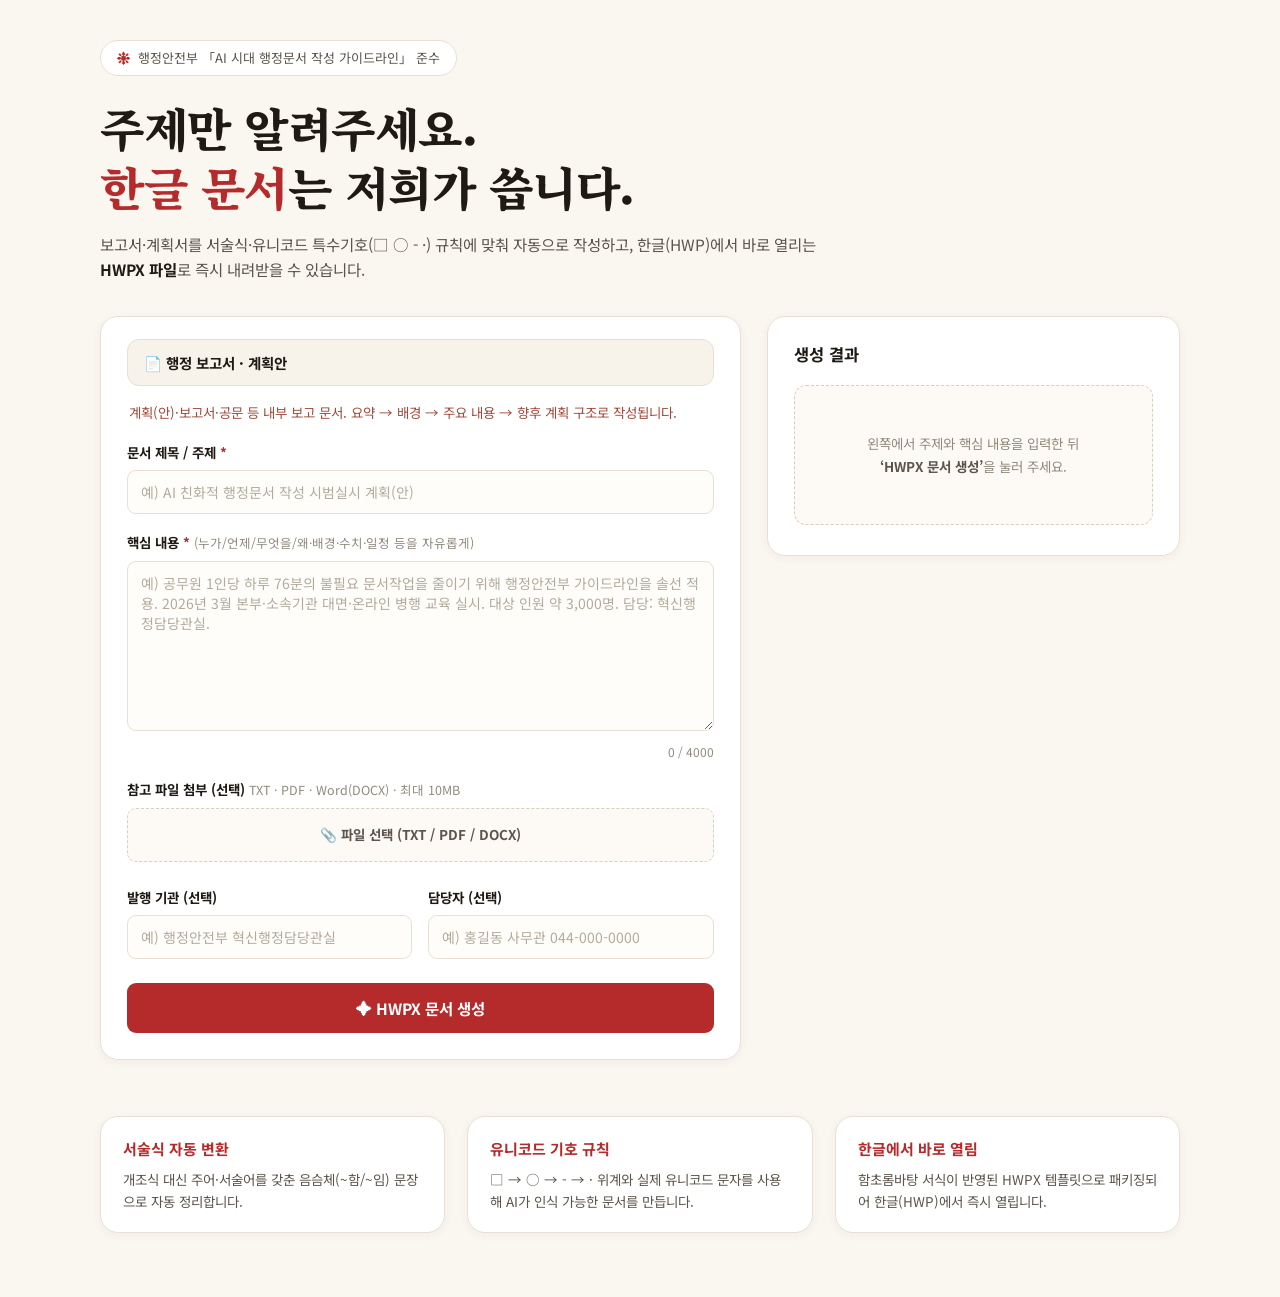
==== hwpx-maker.html @ 4ce3278c "Add HWPX document generator UI page Co-Authored-By: Claude Fable 5 <noreply@anthropic.com> Claude-Se" ====
<!DOCTYPE html>
<html lang="ko">
<head>
<meta charset="UTF-8" />
<meta name="viewport" content="width=device-width, initial-scale=1.0" />
<title>HWPX 문서 생성기</title>
<link rel="preconnect" href="https://fonts.googleapis.com" />
<link rel="preconnect" href="https://fonts.gstatic.com" crossorigin />
<link href="https://fonts.googleapis.com/css2?family=Noto+Serif+KR:wght@600;700;900&family=Noto+Sans+KR:wght@400;500;700&display=swap" rel="stylesheet" />
<style>
  :root {
    --bg: #faf6f0;
    --card: #ffffff;
    --border: #e8e0d4;
    --border-dashed: #d8cfc0;
    --ink: #1f1a14;
    --ink-soft: #5c554b;
    --ink-faint: #918a7e;
    --red: #b52a2a;
    --red-dark: #9e2222;
    --red-soft: #a04b3b;
    --radius-lg: 18px;
    --radius-md: 12px;
    --radius-sm: 9px;
  }

  * { box-sizing: border-box; margin: 0; padding: 0; }

  body {
    background: var(--bg);
    color: var(--ink);
    font-family: "Noto Sans KR", "Pretendard", "Apple SD Gothic Neo", "Malgun Gothic", sans-serif;
    line-height: 1.6;
    padding: 40px 24px 64px;
  }

  .container { max-width: 1080px; margin: 0 auto; }

  /* ── 상단 배지 ─────────────────────────── */
  .badge {
    display: inline-flex;
    align-items: center;
    gap: 7px;
    background: var(--card);
    border: 1px solid var(--border);
    border-radius: 999px;
    padding: 6px 16px;
    font-size: 13px;
    color: var(--ink-soft);
    margin-bottom: 22px;
  }
  .badge .dot { color: var(--red); font-size: 14px; }

  /* ── 히어로 ────────────────────────────── */
  .hero h1 {
    font-family: "Noto Serif KR", "Nanum Myeongjo", serif;
    font-weight: 900;
    font-size: clamp(30px, 4.6vw, 46px);
    line-height: 1.28;
    letter-spacing: -0.5px;
  }
  .hero h1 .accent { color: var(--red); }
  .hero p {
    margin-top: 16px;
    max-width: 720px;
    font-size: 15.5px;
    color: var(--ink-soft);
  }
  .hero p strong { color: var(--ink); }

  /* ── 메인 그리드 ───────────────────────── */
  .main-grid {
    display: grid;
    grid-template-columns: minmax(0, 1.55fr) minmax(0, 1fr);
    gap: 26px;
    align-items: start;
    margin-top: 34px;
  }
  @media (max-width: 860px) { .main-grid { grid-template-columns: 1fr; } }

  .card {
    background: var(--card);
    border: 1px solid var(--border);
    border-radius: var(--radius-lg);
    box-shadow: 0 2px 10px rgba(90, 70, 40, 0.05);
  }

  /* ── 입력 카드 ─────────────────────────── */
  .form-card { padding: 22px 26px 26px; }

  .form-header {
    display: flex;
    align-items: center;
    gap: 8px;
    background: #f7f2ea;
    border: 1px solid var(--border);
    border-radius: var(--radius-md);
    padding: 11px 16px;
    font-weight: 700;
    font-size: 14.5px;
  }

  .form-desc {
    margin: 16px 2px 4px;
    font-size: 13.5px;
    color: var(--red-soft);
  }

  .field { margin-top: 18px; }
  .field label {
    display: block;
    font-size: 13.5px;
    font-weight: 700;
    margin-bottom: 7px;
  }
  .field label .req { color: var(--red); }
  .field label .opt-note { font-weight: 400; color: var(--ink-faint); font-size: 12.5px; margin-left: 4px; }

  input[type="text"], textarea {
    width: 100%;
    border: 1px solid var(--border);
    border-radius: var(--radius-sm);
    background: #fffdfa;
    padding: 11px 13px;
    font-size: 14px;
    font-family: inherit;
    color: var(--ink);
    transition: border-color .15s, box-shadow .15s;
  }
  input[type="text"]::placeholder, textarea::placeholder { color: #b3aa9c; }
  input[type="text"]:focus, textarea:focus {
    outline: none;
    border-color: var(--red);
    box-shadow: 0 0 0 3px rgba(181, 42, 42, 0.1);
  }
  textarea { min-height: 170px; resize: vertical; }

  .char-count {
    text-align: right;
    font-size: 12px;
    color: var(--ink-faint);
    margin-top: 5px;
  }

  /* 파일 첨부 */
  .file-drop {
    border: 1.5px dashed var(--border-dashed);
    border-radius: var(--radius-sm);
    background: #fdfaf5;
    padding: 15px;
    text-align: center;
    font-size: 13.5px;
    color: var(--ink-soft);
    cursor: pointer;
    transition: border-color .15s, background .15s;
  }
  .file-drop:hover { border-color: var(--red); background: #fdf6f0; }
  .file-drop input { display: none; }

  .two-col {
    display: grid;
    grid-template-columns: 1fr 1fr;
    gap: 16px;
  }
  @media (max-width: 560px) { .two-col { grid-template-columns: 1fr; } }

  .submit-btn {
    width: 100%;
    margin-top: 24px;
    background: var(--red);
    color: #fff;
    border: none;
    border-radius: var(--radius-sm);
    padding: 14px;
    font-size: 15.5px;
    font-weight: 700;
    font-family: inherit;
    cursor: pointer;
    display: inline-flex;
    align-items: center;
    justify-content: center;
    gap: 8px;
    transition: background .15s;
  }
  .submit-btn:hover { background: var(--red-dark); }

  /* ── 결과 카드 ─────────────────────────── */
  .result-card { padding: 24px 26px 30px; }
  .result-card h2 { font-size: 16.5px; font-weight: 700; margin-bottom: 18px; }

  .result-empty {
    border: 1.5px dashed var(--border-dashed);
    border-radius: var(--radius-md);
    background: #fdfaf5;
    padding: 46px 28px;
    text-align: center;
    font-size: 13.5px;
    color: var(--ink-faint);
    line-height: 1.7;
  }
  .result-empty strong { color: var(--ink-soft); }

  /* ── 하단 특징 카드 ────────────────────── */
  .features {
    display: grid;
    grid-template-columns: repeat(3, 1fr);
    gap: 22px;
    margin-top: 56px;
  }
  @media (max-width: 860px) { .features { grid-template-columns: 1fr; } }

  .feature { padding: 20px 22px; }
  .feature h3 {
    font-size: 15px;
    font-weight: 700;
    color: var(--red);
    margin-bottom: 8px;
  }
  .feature p { font-size: 13.5px; color: var(--ink-soft); }
</style>
</head>
<body>
<div class="container">

  <div class="badge"><span class="dot">❋</span> 행정안전부 「AI 시대 행정문서 작성 가이드라인」 준수</div>

  <section class="hero">
    <h1>주제만 알려주세요.<br /><span class="accent">한글 문서</span>는 저희가 씁니다.</h1>
    <p>보고서·계획서를 서술식·유니코드 특수기호(□ ○ - ·) 규칙에 맞춰 자동으로 작성하고, 한글(HWP)에서 바로 열리는 <strong>HWPX 파일</strong>로 즉시 내려받을 수 있습니다.</p>
  </section>

  <div class="main-grid">

    <!-- 입력 카드 -->
    <form class="card form-card" id="docForm">
      <div class="form-header">📄 행정 보고서 · 계획안</div>
      <p class="form-desc">계획(안)·보고서·공문 등 내부 보고 문서. 요약 → 배경 → 주요 내용 → 향후 계획 구조로 작성됩니다.</p>

      <div class="field">
        <label for="title">문서 제목 / 주제 <span class="req">*</span></label>
        <input type="text" id="title" placeholder="예) AI 친화적 행정문서 작성 시범실시 계획(안)" required />
      </div>

      <div class="field">
        <label for="content">핵심 내용 <span class="req">*</span><span class="opt-note">(누가/언제/무엇을/왜·배경·수치·일정 등을 자유롭게)</span></label>
        <textarea id="content" maxlength="4000" placeholder="예) 공무원 1인당 하루 76분의 불필요 문서작업을 줄이기 위해 행정안전부 가이드라인을 솔선 적용. 2026년 3월 본부·소속기관 대면·온라인 병행 교육 실시. 대상 인원 약 3,000명. 담당: 혁신행정담당관실." required></textarea>
        <div class="char-count"><span id="charNow">0</span> / 4000</div>
      </div>

      <div class="field">
        <label>참고 파일 첨부 (선택)<span class="opt-note">TXT · PDF · Word(DOCX) · 최대 10MB</span></label>
        <label class="file-drop" for="refFile">📎 <span id="fileLabel">파일 선택 (TXT / PDF / DOCX)</span>
          <input type="file" id="refFile" accept=".txt,.pdf,.docx" />
        </label>
      </div>

      <div class="two-col">
        <div class="field">
          <label for="org">발행 기관 (선택)</label>
          <input type="text" id="org" placeholder="예) 행정안전부 혁신행정담당관실" />
        </div>
        <div class="field">
          <label for="contact">담당자 (선택)</label>
          <input type="text" id="contact" placeholder="예) 홍길동 사무관 044-000-0000" />
        </div>
      </div>

      <button type="submit" class="submit-btn">✦ HWPX 문서 생성</button>
    </form>

    <!-- 결과 카드 -->
    <aside class="card result-card">
      <h2>생성 결과</h2>
      <div class="result-empty" id="resultBox">
        왼쪽에서 주제와 핵심 내용을 입력한 뒤<br /><strong>‘HWPX 문서 생성’</strong>을 눌러 주세요.
      </div>
    </aside>

  </div>

  <!-- 하단 특징 -->
  <div class="features">
    <div class="card feature">
      <h3>서술식 자동 변환</h3>
      <p>개조식 대신 주어·서술어를 갖춘 음슴체(~함/~임) 문장으로 자동 정리합니다.</p>
    </div>
    <div class="card feature">
      <h3>유니코드 기호 규칙</h3>
      <p>□ → ○ → - → · 위계와 실제 유니코드 문자를 사용해 AI가 인식 가능한 문서를 만듭니다.</p>
    </div>
    <div class="card feature">
      <h3>한글에서 바로 열림</h3>
      <p>함초롬바탕 서식이 반영된 HWPX 템플릿으로 패키징되어 한글(HWP)에서 즉시 열립니다.</p>
    </div>
  </div>

</div>

<script>
  const content = document.getElementById("content");
  const charNow = document.getElementById("charNow");
  content.addEventListener("input", () => {
    charNow.textContent = content.value.length.toLocaleString();
  });

  const refFile = document.getElementById("refFile");
  const fileLabel = document.getElementById("fileLabel");
  refFile.addEventListener("change", () => {
    fileLabel.textContent = refFile.files.length
      ? refFile.files[0].name
      : "파일 선택 (TXT / PDF / DOCX)";
  });

  document.getElementById("docForm").addEventListener("submit", (e) => {
    e.preventDefault();
    // TODO: 문서 생성 API 호출 지점 — 생성 로직을 붙일 자리
    document.getElementById("resultBox").innerHTML =
      "⏳ 문서 생성 로직이 아직 연결되지 않았습니다.<br />이곳에 생성된 HWPX 다운로드 링크가 표시됩니다.";
  });
</script>
</body>
</html>
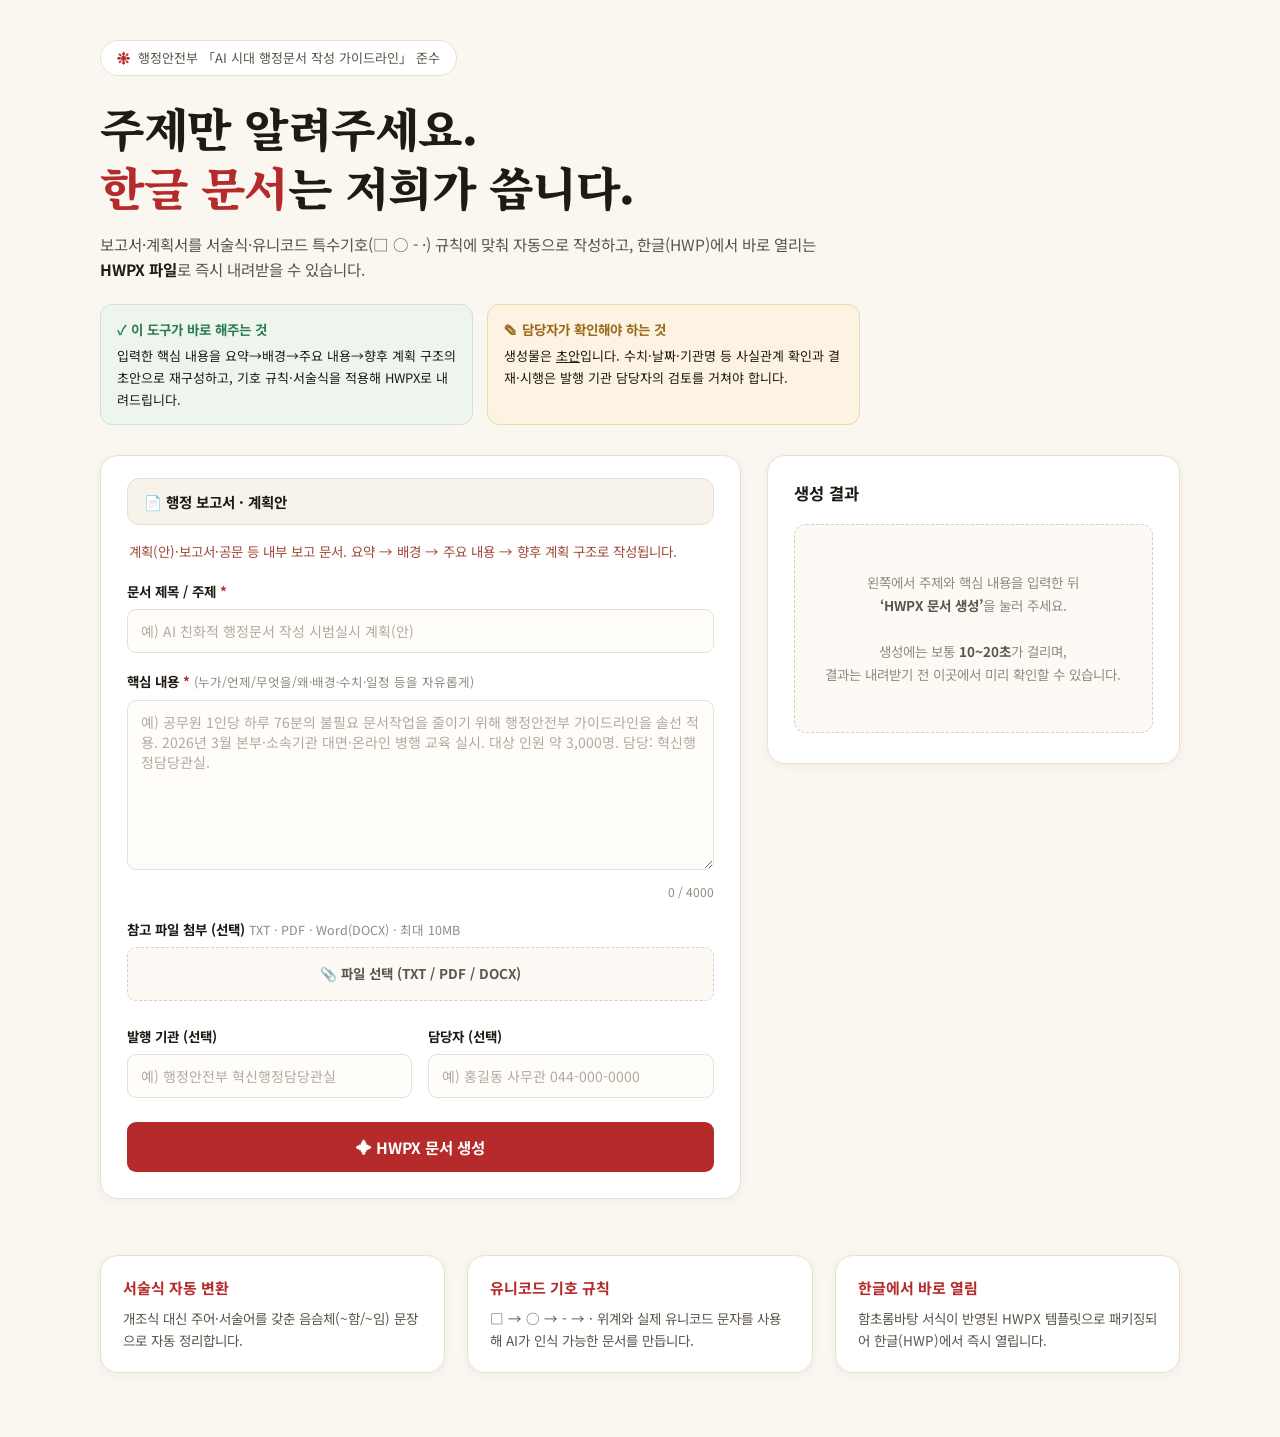
==== commit 21d59f77: "Apply ai-service-ux review: screen states and usability fixes - Add expectation notice (tool scope v" ====
--- a/hwpx-maker.html
+++ b/hwpx-maker.html
@@ -19,6 +19,9 @@
     --red: #b52a2a;
     --red-dark: #9e2222;
     --red-soft: #a04b3b;
+    --green: #2e7d4f;
+    --amber-bg: #fdf3e3;
+    --amber-border: #ecd9b0;
     --radius-lg: 18px;
     --radius-md: 12px;
     --radius-sm: 9px;
@@ -36,7 +39,6 @@
 
   .container { max-width: 1080px; margin: 0 auto; }
 
-  /* ── 상단 배지 ─────────────────────────── */
   .badge {
     display: inline-flex;
     align-items: center;
@@ -51,7 +53,6 @@
   }
   .badge .dot { color: var(--red); font-size: 14px; }
 
-  /* ── 히어로 ────────────────────────────── */
   .hero h1 {
     font-family: "Noto Serif KR", "Nanum Myeongjo", serif;
     font-weight: 900;
@@ -68,13 +69,39 @@
   }
   .hero p strong { color: var(--ink); }
 
-  /* ── 메인 그리드 ───────────────────────── */
+  /* 기대치 2단 안내 (A-1) */
+  .expectation {
+    display: grid;
+    grid-template-columns: 1fr 1fr;
+    gap: 14px;
+    margin-top: 22px;
+    max-width: 760px;
+  }
+  @media (max-width: 640px) { .expectation { grid-template-columns: 1fr; } }
+  .expectation .col {
+    border-radius: var(--radius-md);
+    padding: 13px 16px;
+    font-size: 13px;
+    line-height: 1.7;
+  }
+  .expectation .can {
+    background: #eef5ef;
+    border: 1px solid #cfe2d4;
+  }
+  .expectation .human {
+    background: var(--amber-bg);
+    border: 1px solid var(--amber-border);
+  }
+  .expectation .col b { display: block; margin-bottom: 4px; font-size: 13.5px; }
+  .expectation .can b { color: var(--green); }
+  .expectation .human b { color: #9a6b1f; }
+
   .main-grid {
     display: grid;
     grid-template-columns: minmax(0, 1.55fr) minmax(0, 1fr);
     gap: 26px;
     align-items: start;
-    margin-top: 34px;
+    margin-top: 30px;
   }
   @media (max-width: 860px) { .main-grid { grid-template-columns: 1fr; } }
 
@@ -85,7 +112,6 @@
     box-shadow: 0 2px 10px rgba(90, 70, 40, 0.05);
   }
 
-  /* ── 입력 카드 ─────────────────────────── */
   .form-card { padding: 22px 26px 26px; }
 
   .form-header {
@@ -135,15 +161,26 @@
   }
   textarea { min-height: 170px; resize: vertical; }
 
+  .field.invalid input[type="text"], .field.invalid textarea { border-color: var(--red); background: #fdf4f2; }
+  .field-error {
+    display: none;
+    margin-top: 6px;
+    font-size: 12.5px;
+    color: var(--red);
+    line-height: 1.6;
+  }
+  .field.invalid .field-error { display: block; }
+
   .char-count {
     text-align: right;
     font-size: 12px;
     color: var(--ink-faint);
     margin-top: 5px;
   }
-
-  /* 파일 첨부 */
+  .char-count.warn { color: var(--red); font-weight: 700; }
+
   .file-drop {
+    display: block;
     border: 1.5px dashed var(--border-dashed);
     border-radius: var(--radius-sm);
     background: #fdfaf5;
@@ -156,6 +193,18 @@
   }
   .file-drop:hover { border-color: var(--red); background: #fdf6f0; }
   .file-drop input { display: none; }
+  .file-clear {
+    display: none;
+    margin-top: 7px;
+    background: none;
+    border: none;
+    color: var(--ink-faint);
+    font-size: 12.5px;
+    font-family: inherit;
+    cursor: pointer;
+    text-decoration: underline;
+  }
+  .file-clear.visible { display: inline-block; }
 
   .two-col {
     display: grid;
@@ -180,13 +229,17 @@
     align-items: center;
     justify-content: center;
     gap: 8px;
-    transition: background .15s;
+    transition: background .15s, opacity .15s;
   }
   .submit-btn:hover { background: var(--red-dark); }
+  .submit-btn:disabled { opacity: .55; cursor: not-allowed; }
 
   /* ── 결과 카드 ─────────────────────────── */
   .result-card { padding: 24px 26px 30px; }
   .result-card h2 { font-size: 16.5px; font-weight: 700; margin-bottom: 18px; }
+
+  .result-state { display: none; }
+  .result-state.active { display: block; }
 
   .result-empty {
     border: 1.5px dashed var(--border-dashed);
@@ -200,7 +253,133 @@
   }
   .result-empty strong { color: var(--ink-soft); }
 
-  /* ── 하단 특징 카드 ────────────────────── */
+  /* 로딩 (CASE 02) */
+  .loading-box {
+    border: 1px solid var(--border);
+    border-radius: var(--radius-md);
+    background: #fdfaf5;
+    padding: 30px 24px;
+    text-align: center;
+  }
+  .spinner {
+    width: 34px; height: 34px;
+    margin: 0 auto 14px;
+    border: 3px solid var(--border);
+    border-top-color: var(--red);
+    border-radius: 50%;
+    animation: spin 0.9s linear infinite;
+  }
+  @keyframes spin { to { transform: rotate(360deg); } }
+  .loading-step { font-size: 14px; font-weight: 700; }
+  .loading-note { margin-top: 6px; font-size: 12.5px; color: var(--ink-faint); }
+  .cancel-btn {
+    margin-top: 14px;
+    background: none;
+    border: 1px solid var(--border);
+    border-radius: var(--radius-sm);
+    padding: 7px 16px;
+    font-size: 12.5px;
+    font-family: inherit;
+    color: var(--ink-soft);
+    cursor: pointer;
+  }
+  .cancel-btn:hover { border-color: var(--ink-faint); }
+
+  /* 실패 (CASE 04) */
+  .error-box {
+    border: 1px solid #e6c4be;
+    border-radius: var(--radius-md);
+    background: #fdf2f0;
+    padding: 24px;
+    font-size: 13.5px;
+    line-height: 1.7;
+  }
+  .error-box b { display: block; color: var(--red); font-size: 14.5px; margin-bottom: 6px; }
+  .retry-btn {
+    margin-top: 14px;
+    background: var(--red);
+    color: #fff;
+    border: none;
+    border-radius: var(--radius-sm);
+    padding: 9px 20px;
+    font-size: 13.5px;
+    font-weight: 700;
+    font-family: inherit;
+    cursor: pointer;
+  }
+  .retry-btn:hover { background: var(--red-dark); }
+
+  /* 성공 (CASE 01) */
+  .draft-notice {
+    background: var(--amber-bg);
+    border: 1px solid var(--amber-border);
+    border-radius: var(--radius-sm);
+    padding: 10px 14px;
+    font-size: 12.5px;
+    color: #7a5a1e;
+    line-height: 1.65;
+    margin-bottom: 14px;
+  }
+  .draft-preview {
+    border: 1px solid var(--border);
+    border-radius: var(--radius-md);
+    background: #fffdfa;
+    padding: 18px 18px;
+    font-size: 13px;
+    line-height: 1.85;
+    white-space: pre-wrap;
+    max-height: 340px;
+    overflow-y: auto;
+    font-family: "Noto Serif KR", serif;
+  }
+  .basis { margin-top: 16px; }
+  .basis h3 { font-size: 13px; font-weight: 700; margin-bottom: 8px; color: var(--ink-soft); }
+  .basis table {
+    width: 100%;
+    border-collapse: collapse;
+    font-size: 12.5px;
+  }
+  .basis th, .basis td {
+    border: 1px solid var(--border);
+    padding: 6px 10px;
+    text-align: left;
+    vertical-align: top;
+  }
+  .basis th { background: #f7f2ea; font-weight: 700; white-space: nowrap; }
+
+  .adjust { margin-top: 16px; }
+  .adjust h3 { font-size: 13px; font-weight: 700; margin-bottom: 8px; color: var(--ink-soft); }
+  .chips { display: flex; flex-wrap: wrap; gap: 8px; }
+  .chip {
+    background: #fff;
+    border: 1px solid var(--border);
+    border-radius: 999px;
+    padding: 6px 14px;
+    font-size: 12.5px;
+    font-family: inherit;
+    color: var(--ink-soft);
+    cursor: pointer;
+    transition: border-color .15s, color .15s;
+  }
+  .chip:hover { border-color: var(--red); color: var(--red); }
+  .chip.undo { border-style: dashed; }
+
+  .result-actions { display: flex; gap: 10px; margin-top: 18px; }
+  .download-btn {
+    flex: 1;
+    background: var(--red);
+    color: #fff;
+    border: none;
+    border-radius: var(--radius-sm);
+    padding: 12px;
+    font-size: 14px;
+    font-weight: 700;
+    font-family: inherit;
+    cursor: pointer;
+  }
+  .download-btn:hover { background: var(--red-dark); }
+  .result-note { margin-top: 10px; font-size: 12px; color: var(--ink-faint); }
+
   .features {
     display: grid;
     grid-template-columns: repeat(3, 1fr);
@@ -227,31 +406,47 @@
   <section class="hero">
     <h1>주제만 알려주세요.<br /><span class="accent">한글 문서</span>는 저희가 씁니다.</h1>
     <p>보고서·계획서를 서술식·유니코드 특수기호(□ ○ - ·) 규칙에 맞춰 자동으로 작성하고, 한글(HWP)에서 바로 열리는 <strong>HWPX 파일</strong>로 즉시 내려받을 수 있습니다.</p>
+
+    <!-- A-1: 기대치 2단 안내 -->
+    <div class="expectation">
+      <div class="col can">
+        <b>✓ 이 도구가 바로 해주는 것</b>
+        입력한 핵심 내용을 요약→배경→주요 내용→향후 계획 구조의 초안으로 재구성하고, 기호 규칙·서술식을 적용해 HWPX로 내려드립니다.
+      </div>
+      <div class="col human">
+        <b>✎ 담당자가 확인해야 하는 것</b>
+        생성물은 <u>초안</u>입니다. 수치·날짜·기관명 등 사실관계 확인과 결재·시행은 발행 기관 담당자의 검토를 거쳐야 합니다.
+      </div>
+    </div>
   </section>
 
   <div class="main-grid">
 
     <!-- 입력 카드 -->
-    <form class="card form-card" id="docForm">
+    <form class="card form-card" id="docForm" novalidate>
       <div class="form-header">📄 행정 보고서 · 계획안</div>
       <p class="form-desc">계획(안)·보고서·공문 등 내부 보고 문서. 요약 → 배경 → 주요 내용 → 향후 계획 구조로 작성됩니다.</p>
 
-      <div class="field">
+      <div class="field" id="fieldTitle">
         <label for="title">문서 제목 / 주제 <span class="req">*</span></label>
-        <input type="text" id="title" placeholder="예) AI 친화적 행정문서 작성 시범실시 계획(안)" required />
-      </div>
-
-      <div class="field">
+        <input type="text" id="title" placeholder="예) AI 친화적 행정문서 작성 시범실시 계획(안)" />
+        <p class="field-error">문서 제목을 입력해 주세요. 예) 「○○ 시범실시 계획(안)」처럼 문서 종류까지 적으면 구조가 더 정확해집니다.</p>
+      </div>
+
+      <div class="field" id="fieldContent">
         <label for="content">핵심 내용 <span class="req">*</span><span class="opt-note">(누가/언제/무엇을/왜·배경·수치·일정 등을 자유롭게)</span></label>
-        <textarea id="content" maxlength="4000" placeholder="예) 공무원 1인당 하루 76분의 불필요 문서작업을 줄이기 위해 행정안전부 가이드라인을 솔선 적용. 2026년 3월 본부·소속기관 대면·온라인 병행 교육 실시. 대상 인원 약 3,000명. 담당: 혁신행정담당관실." required></textarea>
+        <textarea id="content" maxlength="4000" placeholder="예) 공무원 1인당 하루 76분의 불필요 문서작업을 줄이기 위해 행정안전부 가이드라인을 솔선 적용. 2026년 3월 본부·소속기관 대면·온라인 병행 교육 실시. 대상 인원 약 3,000명. 담당: 혁신행정담당관실."></textarea>
+        <p class="field-error">핵심 내용이 너무 짧습니다(20자 이상). <b>왜 하는지(배경)</b>, <b>무엇을 하는지</b>, <b>언제·누가</b> 중 두 가지 이상을 적어 주시면 충실한 초안이 나옵니다.</p>
         <div class="char-count"><span id="charNow">0</span> / 4000</div>
       </div>
 
-      <div class="field">
+      <div class="field" id="fieldFile">
         <label>참고 파일 첨부 (선택)<span class="opt-note">TXT · PDF · Word(DOCX) · 최대 10MB</span></label>
         <label class="file-drop" for="refFile">📎 <span id="fileLabel">파일 선택 (TXT / PDF / DOCX)</span>
           <input type="file" id="refFile" accept=".txt,.pdf,.docx" />
         </label>
+        <p class="field-error" id="fileError"></p>
+        <button type="button" class="file-clear" id="fileClear">첨부 취소</button>
       </div>
 
       <div class="two-col">
@@ -265,20 +460,80 @@
         </div>
       </div>
 
-      <button type="submit" class="submit-btn">✦ HWPX 문서 생성</button>
+      <button type="submit" class="submit-btn" id="submitBtn">✦ HWPX 문서 생성</button>
     </form>
 
-    <!-- 결과 카드 -->
-    <aside class="card result-card">
+    <!-- 결과 카드: 상태별 뷰 (CASE 01~05) -->
+    <aside class="card result-card" aria-live="polite">
       <h2>생성 결과</h2>
-      <div class="result-empty" id="resultBox">
-        왼쪽에서 주제와 핵심 내용을 입력한 뒤<br /><strong>‘HWPX 문서 생성’</strong>을 눌러 주세요.
+
+      <!-- 대기 -->
+      <div class="result-state active" id="stateIdle">
+        <div class="result-empty">
+          왼쪽에서 주제와 핵심 내용을 입력한 뒤<br /><strong>‘HWPX 문서 생성’</strong>을 눌러 주세요.<br /><br />
+          생성에는 보통 <strong>10~20초</strong>가 걸리며,<br />결과는 내려받기 전 이곳에서 미리 확인할 수 있습니다.
+        </div>
+      </div>
+
+      <!-- CASE 02: 로딩 -->
+      <div class="result-state" id="stateLoading">
+        <div class="loading-box">
+          <div class="spinner" role="status" aria-label="생성 중"></div>
+          <p class="loading-step" id="loadingStep">문서 구조를 분석하고 있습니다…</p>
+          <p class="loading-note">화면을 닫아도 입력 내용은 사라지지 않습니다.</p>
+          <button type="button" class="cancel-btn" id="cancelBtn">생성 취소</button>
+        </div>
+      </div>
+
+      <!-- CASE 04: 실패 -->
+      <div class="result-state" id="stateError">
+        <div class="error-box">
+          <b>문서 생성에 실패했습니다</b>
+          <span id="errorReason">일시적인 서버 연결 문제일 수 있습니다.</span><br />
+          입력하신 내용은 그대로 보존되어 있으니, 잠시 후 다시 시도해 주세요.
+          문제가 반복되면 핵심 내용을 나눠서(2,000자 이하) 시도해 보세요.
+          <br />
+          <button type="button" class="retry-btn" id="retryBtn">다시 시도</button>
+        </div>
+      </div>
+
+      <!-- CASE 01: 성공 -->
+      <div class="result-state" id="stateSuccess">
+        <!-- A-2: 초안 고지 + 최종 확정 주체 -->
+        <div class="draft-notice">
+          이 문서는 입력 내용을 규칙에 따라 재구성한 <b>초안(자동 생성물)</b>입니다.
+          수치·날짜·사실관계를 확인한 뒤 <b>발행 기관 담당자 검토·결재를 거쳐</b> 시행해 주세요.
+        </div>
+
+        <div class="draft-preview" id="draftPreview"></div>
+
+        <!-- A-2: 근거 표 -->
+        <div class="basis">
+          <h3>구성 근거 — 입력 내용이 어디에 반영되었나</h3>
+          <table>
+            <tbody id="basisRows"></tbody>
+          </table>
+        </div>
+
+        <!-- A-4: 보정 칩 + 되돌리기 -->
+        <div class="adjust">
+          <h3>마음에 안 드는 부분이 있나요? 한 번의 클릭으로 고칠 수 있습니다</h3>
+          <div class="chips">
+            <button type="button" class="chip" data-adjust="concise">더 간결하게</button>
+            <button type="button" class="chip" data-adjust="detailed">더 상세하게</button>
+            <button type="button" class="chip chip-undo undo" id="undoBtn" disabled>↩ 이전 버전으로</button>
+          </div>
+        </div>
+
+        <div class="result-actions">
+          <button type="button" class="download-btn" id="downloadBtn">⬇ HWPX 내려받기</button>
+        </div>
+        <p class="result-note">※ 프로토타입에서는 TXT 초안이 내려받아집니다. HWPX 패키징은 API 연결 후 활성화됩니다.</p>
       </div>
     </aside>
 
   </div>
 
-  <!-- 하단 특징 -->
   <div class="features">
     <div class="card feature">
       <h3>서술식 자동 변환</h3>
@@ -297,25 +552,236 @@
 </div>
 
 <script>
-  const content = document.getElementById("content");
-  const charNow = document.getElementById("charNow");
-  content.addEventListener("input", () => {
-    charNow.textContent = content.value.length.toLocaleString();
+  // ── 요소 참조 ─────────────────────────────
+  const form = document.getElementById("docForm");
+  const titleInput = document.getElementById("title");
+  const contentInput = document.getElementById("content");
+  const orgInput = document.getElementById("org");
+  const contactInput = document.getElementById("contact");
+  const submitBtn = document.getElementById("submitBtn");
+  const charNowEl = document.getElementById("charNow");
+  const charCountEl = charNowEl.parentElement;
+
+  const states = {
+    idle: document.getElementById("stateIdle"),
+    loading: document.getElementById("stateLoading"),
+    error: document.getElementById("stateError"),
+    success: document.getElementById("stateSuccess"),
+  };
+
+  function setState(name) {
+    Object.values(states).forEach((el) => el.classList.remove("active"));
+    states[name].classList.add("active");
+    // CASE 05: 생성 중 중복 제출 차단
+    submitBtn.disabled = name === "loading";
+    submitBtn.textContent = name === "loading" ? "생성 중…" : "✦ HWPX 문서 생성";
+  }
+
+  // ── 글자 수 카운터 ────────────────────────
+  contentInput.addEventListener("input", () => {
+    const n = contentInput.value.length;
+    charNowEl.textContent = n.toLocaleString();
+    charCountEl.classList.toggle("warn", n >= 3800);
   });
 
+  // ── 파일 검증 (형식·10MB) + 첨부 취소 ──────
   const refFile = document.getElementById("refFile");
   const fileLabel = document.getElementById("fileLabel");
+  const fileField = document.getElementById("fieldFile");
+  const fileError = document.getElementById("fileError");
+  const fileClear = document.getElementById("fileClear");
+  const FILE_LABEL_DEFAULT = "파일 선택 (TXT / PDF / DOCX)";
+
   refFile.addEventListener("change", () => {
-    fileLabel.textContent = refFile.files.length
-      ? refFile.files[0].name
-      : "파일 선택 (TXT / PDF / DOCX)";
+    fileField.classList.remove("invalid");
+    if (!refFile.files.length) return resetFile();
+    const f = refFile.files[0];
+    const okType = /\.(txt|pdf|docx)$/i.test(f.name);
+    const okSize = f.size <= 10 * 1024 * 1024;
+    if (!okType || !okSize) {
+      fileError.textContent = !okType
+        ? `‘${f.name}’은 지원하지 않는 형식입니다. TXT·PDF·DOCX만 첨부할 수 있어요. HWP 파일은 한글에서 ‘다른 이름으로 저장 → DOCX’로 변환해 주세요.`
+        : `파일이 ${(f.size / 1024 / 1024).toFixed(1)}MB로 10MB를 넘습니다. 필요한 부분만 발췌한 파일로 다시 첨부해 주세요.`;
+      fileField.classList.add("invalid");
+      refFile.value = "";
+      fileLabel.textContent = FILE_LABEL_DEFAULT;
+      fileClear.classList.remove("visible");
+      return;
+    }
+    fileLabel.textContent = `${f.name} (${(f.size / 1024).toFixed(0)}KB)`;
+    fileClear.classList.add("visible");
   });
 
-  document.getElementById("docForm").addEventListener("submit", (e) => {
+  function resetFile() {
+    refFile.value = "";
+    fileLabel.textContent = FILE_LABEL_DEFAULT;
+    fileClear.classList.remove("visible");
+    fileField.classList.remove("invalid");
+  }
+  fileClear.addEventListener("click", resetFile);
+
+  // ── 입력 검증 (A-3: 막다른 골목 대신 안내) ──
+  function validate() {
+    let firstInvalid = null;
+    const fieldTitle = document.getElementById("fieldTitle");
+    const fieldContent = document.getElementById("fieldContent");
+
+    const titleOk = titleInput.value.trim().length > 0;
+    fieldTitle.classList.toggle("invalid", !titleOk);
+    if (!titleOk) firstInvalid = titleInput;
+
+    const contentOk = contentInput.value.trim().length >= 20;
+    fieldContent.classList.toggle("invalid", !contentOk);
+    if (!contentOk && !firstInvalid) firstInvalid = contentInput;
+
+    if (firstInvalid) firstInvalid.focus();
+    return !firstInvalid;
+  }
+  titleInput.addEventListener("input", () =>
+    document.getElementById("fieldTitle").classList.remove("invalid"));
+  contentInput.addEventListener("input", () =>
+    document.getElementById("fieldContent").classList.remove("invalid"));
+
+  // ── 초안 생성 (프로토타입: 클라이언트 조립) ──
+  // TODO: 실서비스에서는 이 함수를 생성 API 호출로 교체
+  function buildDraft(mode) {
+    const title = titleInput.value.trim();
+    const body = contentInput.value.trim();
+    const org = orgInput.value.trim();
+    const contact = contactInput.value.trim();
+
+    const sentences = body
+      .split(/(?<=[.!?다요임함음])\s+|\n+/)
+      .map((s) => s.trim())
+      .filter(Boolean);
+
+    const background = sentences[0] || "추진 배경을 입력 내용에서 확인할 수 없어 담당자 보완이 필요함";
+    let mains = sentences.slice(1);
+    if (!mains.length) mains = ["세부 추진 내용은 입력 내용을 바탕으로 담당자 보완이 필요함"];
+    if (mode === "concise") mains = mains.slice(0, 3);
+
+    const lines = [];
+    lines.push(`${title}`);
+    lines.push("");
+    lines.push("□ 요약");
+    lines.push(` ○ ${title.replace(/\(안\)$/, "")} 추진을 위한 주요 내용과 향후 계획을 정리함`);
+    lines.push("");
+    lines.push("□ 추진 배경");
+    lines.push(` ○ ${background}`);
+    lines.push("");
+    lines.push("□ 주요 내용");
+    mains.forEach((m) => lines.push(` ○ ${m}`));
+    if (mode === "detailed") {
+      lines.push("  - 세부 추진 일정·소요 예산은 관계 부서 협의를 거쳐 확정할 예정임");
+      lines.push("  - 추진 실적은 분기별로 점검하여 보완 사항을 반영함");
+    }
+    lines.push("");
+    lines.push("□ 향후 계획");
+    lines.push(" ○ 세부 일정은 발행 기관 검토 후 확정 예정임");
+    if (org || contact) {
+      lines.push("");
+      if (org) lines.push(`※ 발행: ${org}`);
+      if (contact) lines.push(`※ 담당: ${contact}`);
+    }
+    return lines.join("\n");
+  }
+
+  function renderBasis() {
+    const rows = [
+      ["문서 제목", "표제 및 ‘요약’ 항목의 문장 구성에 사용"],
+      ["핵심 내용 첫 문장", "‘추진 배경’ 항목에 배치"],
+      ["핵심 내용 나머지", "‘주요 내용’ 항목으로 분해·배치"],
+      ["기호 규칙", "□ → ○ → - 위계 적용 (규칙 기반, AI 판단 아님)"],
+      ["서술식 변환", "음슴체(~함/~임) 어미 적용 (규칙 기반)"],
+    ];
+    if (orgInput.value.trim() || contactInput.value.trim())
+      rows.push(["발행 기관·담당자", "문서 하단 ※ 표기에 반영"]);
+    document.getElementById("basisRows").innerHTML = rows
+      .map(([k, v]) => `<tr><th>${k}</th><td>${v}</td></tr>`)
+      .join("");
+  }
+
+  // ── 생성 플로우 (CASE 01·02·04·05) ─────────
+  const LOADING_STEPS = [
+    "문서 구조를 분석하고 있습니다…",
+    "서술식 문장으로 변환하고 있습니다…",
+    "유니코드 기호 규칙을 적용하고 있습니다…",
+    "HWPX 템플릿으로 패키징하고 있습니다…",
+  ];
+  let loadingTimer = null;
+  let generateTimer = null;
+  const history = [];
+  const undoBtn = document.getElementById("undoBtn");
+  const draftPreview = document.getElementById("draftPreview");
+
+  function startGenerate() {
+    setState("loading");
+    let step = 0;
+    document.getElementById("loadingStep").textContent = LOADING_STEPS[0];
+    loadingTimer = setInterval(() => {
+      step = (step + 1) % LOADING_STEPS.length;
+      document.getElementById("loadingStep").textContent = LOADING_STEPS[step];
+    }, 1300);
+
+    // TODO: 실서비스에서는 fetch(생성 API)로 교체하고,
+    //       실패(catch) 시 showError(사유)를 호출
+    generateTimer = setTimeout(() => {
+      stopLoading();
+      history.length = 0;
+      undoBtn.disabled = true;
+      draftPreview.textContent = buildDraft("normal");
+      renderBasis();
+      setState("success");
+    }, 2600);
+  }
+
+  function stopLoading() {
+    clearInterval(loadingTimer);
+    clearTimeout(generateTimer);
+  }
+
+  function showError(reason) {
+    stopLoading();
+    document.getElementById("errorReason").textContent = reason;
+    setState("error");
+  }
+
+  form.addEventListener("submit", (e) => {
     e.preventDefault();
-    // TODO: 문서 생성 API 호출 지점 — 생성 로직을 붙일 자리
-    document.getElementById("resultBox").innerHTML =
-      "⏳ 문서 생성 로직이 아직 연결되지 않았습니다.<br />이곳에 생성된 HWPX 다운로드 링크가 표시됩니다.";
+    if (submitBtn.disabled) return; // CASE 05: 연타 차단
+    if (!validate()) return;        // A-3: 부실 입력 안내
+    startGenerate();
+  });
+
+  document.getElementById("cancelBtn").addEventListener("click", () => {
+    stopLoading();
+    setState("idle");
+  });
+
+  document.getElementById("retryBtn").addEventListener("click", startGenerate);
+
+  // ── 보정 칩 + 되돌리기 (A-4) ───────────────
+  document.querySelectorAll(".chip[data-adjust]").forEach((chip) => {
+    chip.addEventListener("click", () => {
+      history.push(draftPreview.textContent);
+      undoBtn.disabled = false;
+      draftPreview.textContent = buildDraft(chip.dataset.adjust);
+    });
+  });
+  undoBtn.addEventListener("click", () => {
+    if (!history.length) return;
+    draftPreview.textContent = history.pop();
+    undoBtn.disabled = history.length === 0;
+  });
+
+  // ── 내려받기 (프로토타입: TXT) ──────────────
+  document.getElementById("downloadBtn").addEventListener("click", () => {
+    const blob = new Blob([draftPreview.textContent], { type: "text/plain;charset=utf-8" });
+    const a = document.createElement("a");
+    a.href = URL.createObjectURL(blob);
+    a.download = (titleInput.value.trim() || "행정문서_초안") + ".txt";
+    a.click();
+    URL.revokeObjectURL(a.href);
   });
 </script>
 </body>
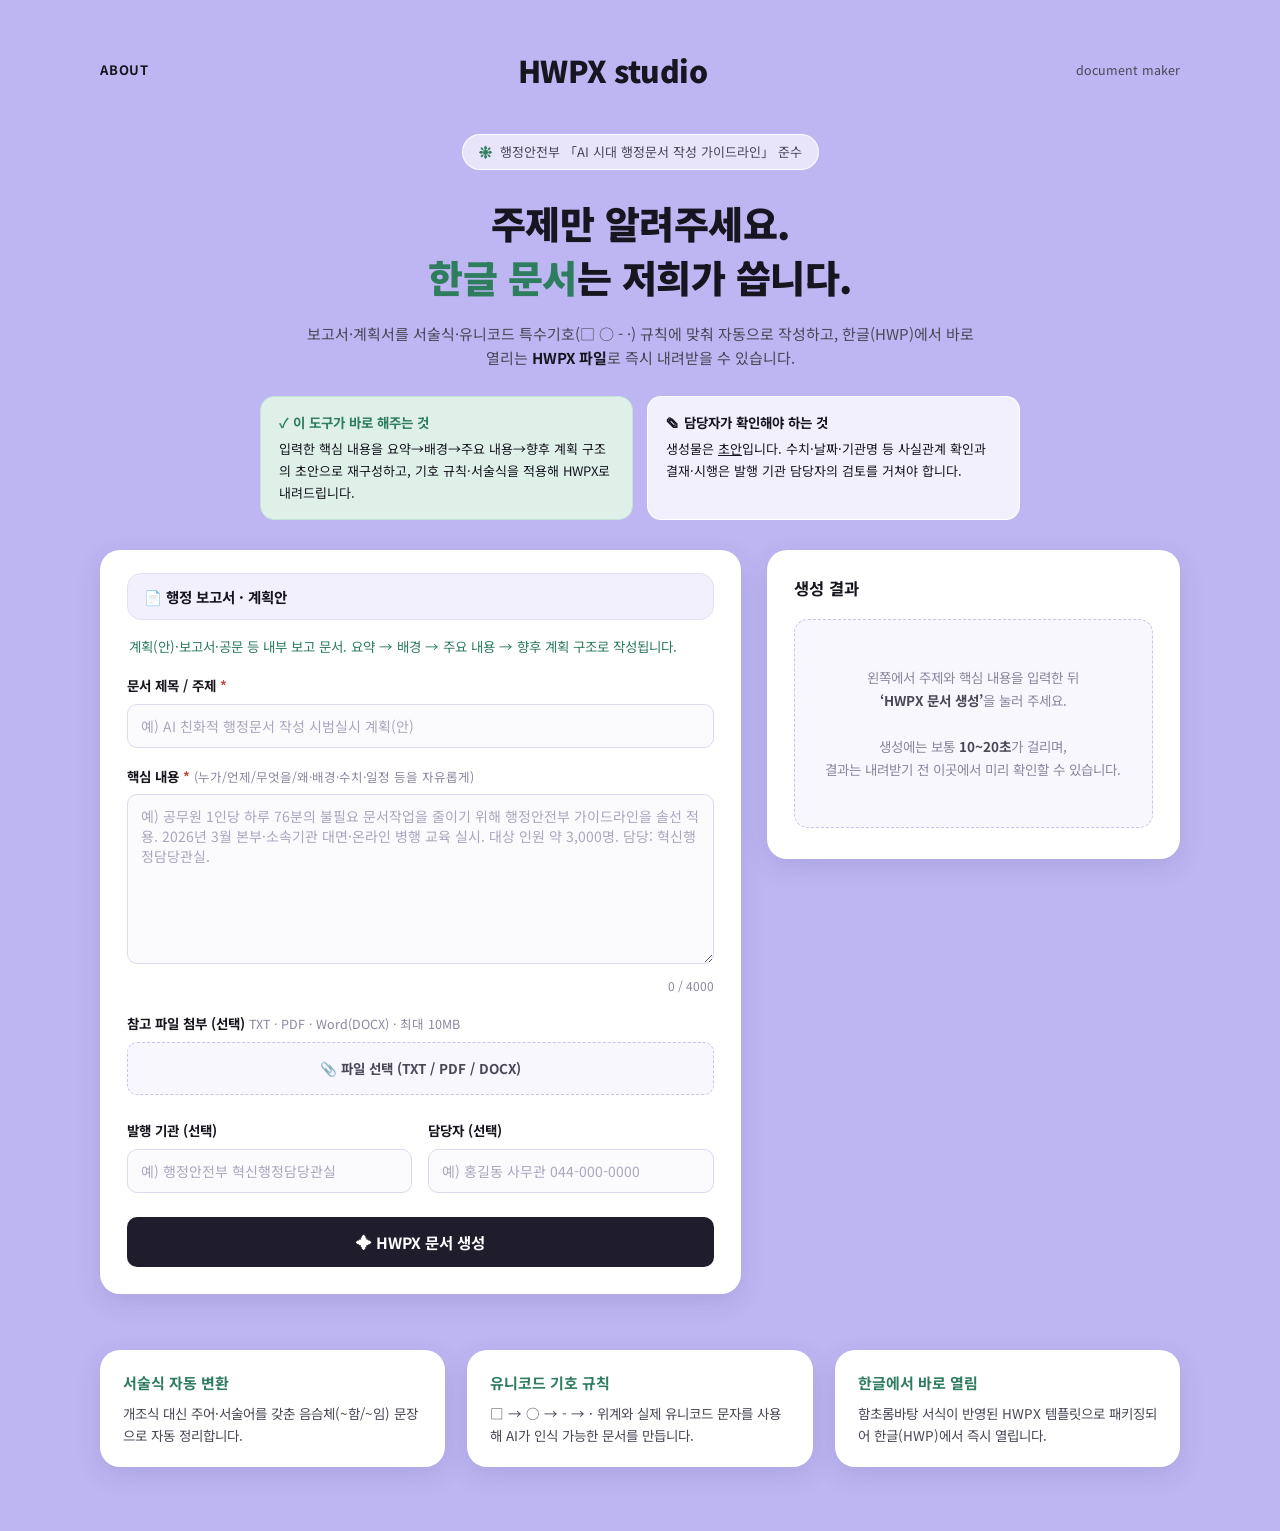
==== commit c2b1f814: "Restyle UI with lavender minimal design - Lavender background, white cards, sage green accents - Add" ====
--- a/hwpx-maker.html
+++ b/hwpx-maker.html
@@ -6,25 +6,28 @@
 <title>HWPX 문서 생성기</title>
 <link rel="preconnect" href="https://fonts.googleapis.com" />
 <link rel="preconnect" href="https://fonts.gstatic.com" crossorigin />
-<link href="https://fonts.googleapis.com/css2?family=Noto+Serif+KR:wght@600;700;900&family=Noto+Sans+KR:wght@400;500;700&display=swap" rel="stylesheet" />
+<link href="https://fonts.googleapis.com/css2?family=Noto+Sans+KR:wght@400;500;700;900&display=swap" rel="stylesheet" />
 <style>
   :root {
-    --bg: #faf6f0;
+    /* 라벤더 배경 + 흰 카드 + 세이지 그린 포인트 팔레트 */
+    --bg: #bdb6f2;
     --card: #ffffff;
-    --border: #e8e0d4;
-    --border-dashed: #d8cfc0;
-    --ink: #1f1a14;
-    --ink-soft: #5c554b;
-    --ink-faint: #918a7e;
-    --red: #b52a2a;
-    --red-dark: #9e2222;
-    --red-soft: #a04b3b;
-    --green: #2e7d4f;
-    --amber-bg: #fdf3e3;
-    --amber-border: #ecd9b0;
-    --radius-lg: 18px;
-    --radius-md: 12px;
-    --radius-sm: 9px;
+    --border: #e3e0f5;
+    --border-dashed: #c9c3ee;
+    --ink: #17151f;
+    --ink-soft: #4a4757;
+    --ink-faint: #8b87a0;
+    --red: #1f1d2b;        /* 주 버튼·강조 (다크 차콜) */
+    --red-dark: #000000;
+    --red-soft: #4a4757;
+    --green: #2f7d5f;      /* 세이지 그린 포인트 */
+    --mint: #dff0e9;
+    --danger: #c14b3f;     /* 오류 전용 */
+    --amber-bg: #faf5e4;
+    --amber-border: #e8dcb4;
+    --radius-lg: 20px;
+    --radius-md: 14px;
+    --radius-sm: 10px;
   }
 
   * { box-sizing: border-box; margin: 0; padding: 0; }
@@ -39,32 +42,57 @@
 
   .container { max-width: 1080px; margin: 0 auto; }
 
+  /* ── 상단 바 (미니멀 3분할) ─────────────── */
+  .topbar {
+    display: flex;
+    align-items: center;
+    justify-content: space-between;
+    gap: 16px;
+    padding: 6px 0 40px;
+  }
+  .topbar .nav {
+    font-size: 13px;
+    font-weight: 700;
+    letter-spacing: 0.06em;
+    color: var(--ink);
+  }
+  .topbar .brand {
+    font-size: clamp(22px, 3vw, 30px);
+    font-weight: 900;
+    letter-spacing: -0.5px;
+    color: var(--ink);
+  }
+  .topbar .contact {
+    font-size: 12.5px;
+    color: var(--ink-soft);
+  }
+
   .badge {
     display: inline-flex;
     align-items: center;
     gap: 7px;
-    background: var(--card);
-    border: 1px solid var(--border);
+    background: rgba(255, 255, 255, 0.65);
+    border: 1px solid rgba(255, 255, 255, 0.9);
     border-radius: 999px;
     padding: 6px 16px;
     font-size: 13px;
     color: var(--ink-soft);
-    margin-bottom: 22px;
-  }
-  .badge .dot { color: var(--red); font-size: 14px; }
-
+    margin-bottom: 26px;
+  }
+  .badge .dot { color: var(--green); font-size: 14px; }
+
+  .hero { text-align: center; }
   .hero h1 {
-    font-family: "Noto Serif KR", "Nanum Myeongjo", serif;
     font-weight: 900;
-    font-size: clamp(30px, 4.6vw, 46px);
-    line-height: 1.28;
+    font-size: clamp(26px, 3.6vw, 38px);
+    line-height: 1.42;
     letter-spacing: -0.5px;
   }
-  .hero h1 .accent { color: var(--red); }
+  .hero h1 .accent { color: var(--green); }
   .hero p {
-    margin-top: 16px;
-    max-width: 720px;
-    font-size: 15.5px;
+    margin: 18px auto 0;
+    max-width: 680px;
+    font-size: 15px;
     color: var(--ink-soft);
   }
   .hero p strong { color: var(--ink); }
@@ -74,27 +102,28 @@
     display: grid;
     grid-template-columns: 1fr 1fr;
     gap: 14px;
-    margin-top: 22px;
+    margin: 26px auto 0;
     max-width: 760px;
+    text-align: left;
   }
   @media (max-width: 640px) { .expectation { grid-template-columns: 1fr; } }
   .expectation .col {
     border-radius: var(--radius-md);
-    padding: 13px 16px;
+    padding: 14px 18px;
     font-size: 13px;
     line-height: 1.7;
   }
   .expectation .can {
-    background: #eef5ef;
-    border: 1px solid #cfe2d4;
+    background: var(--mint);
+    border: 1px solid #c4e2d6;
   }
   .expectation .human {
-    background: var(--amber-bg);
-    border: 1px solid var(--amber-border);
+    background: rgba(255, 255, 255, 0.8);
+    border: 1px solid rgba(255, 255, 255, 0.95);
   }
   .expectation .col b { display: block; margin-bottom: 4px; font-size: 13.5px; }
   .expectation .can b { color: var(--green); }
-  .expectation .human b { color: #9a6b1f; }
+  .expectation .human b { color: var(--ink); }
 
   .main-grid {
     display: grid;
@@ -107,9 +136,9 @@
 
   .card {
     background: var(--card);
-    border: 1px solid var(--border);
+    border: 1px solid rgba(255, 255, 255, 0.9);
     border-radius: var(--radius-lg);
-    box-shadow: 0 2px 10px rgba(90, 70, 40, 0.05);
+    box-shadow: 0 8px 26px rgba(52, 44, 118, 0.13);
   }
 
   .form-card { padding: 22px 26px 26px; }
@@ -118,7 +147,7 @@
     display: flex;
     align-items: center;
     gap: 8px;
-    background: #f7f2ea;
+    background: #f2f0fc;
     border: 1px solid var(--border);
     border-radius: var(--radius-md);
     padding: 11px 16px;
@@ -129,7 +158,7 @@
   .form-desc {
     margin: 16px 2px 4px;
     font-size: 13.5px;
-    color: var(--red-soft);
+    color: var(--green);
   }
 
   .field { margin-top: 18px; }
@@ -139,34 +168,34 @@
     font-weight: 700;
     margin-bottom: 7px;
   }
-  .field label .req { color: var(--red); }
+  .field label .req { color: var(--danger); }
   .field label .opt-note { font-weight: 400; color: var(--ink-faint); font-size: 12.5px; margin-left: 4px; }
 
   input[type="text"], textarea {
     width: 100%;
-    border: 1px solid var(--border);
+    border: 1px solid #dcd9ef;
     border-radius: var(--radius-sm);
-    background: #fffdfa;
+    background: #fbfbfe;
     padding: 11px 13px;
     font-size: 14px;
     font-family: inherit;
     color: var(--ink);
     transition: border-color .15s, box-shadow .15s;
   }
-  input[type="text"]::placeholder, textarea::placeholder { color: #b3aa9c; }
+  input[type="text"]::placeholder, textarea::placeholder { color: #aaa6bd; }
   input[type="text"]:focus, textarea:focus {
     outline: none;
-    border-color: var(--red);
-    box-shadow: 0 0 0 3px rgba(181, 42, 42, 0.1);
+    border-color: #8f86e8;
+    box-shadow: 0 0 0 3px rgba(143, 134, 232, 0.18);
   }
   textarea { min-height: 170px; resize: vertical; }
 
-  .field.invalid input[type="text"], .field.invalid textarea { border-color: var(--red); background: #fdf4f2; }
+  .field.invalid input[type="text"], .field.invalid textarea { border-color: var(--danger); background: #fdf4f2; }
   .field-error {
     display: none;
     margin-top: 6px;
     font-size: 12.5px;
-    color: var(--red);
+    color: var(--danger);
     line-height: 1.6;
   }
   .field.invalid .field-error { display: block; }
@@ -177,13 +206,13 @@
     color: var(--ink-faint);
     margin-top: 5px;
   }
-  .char-count.warn { color: var(--red); font-weight: 700; }
+  .char-count.warn { color: var(--danger); font-weight: 700; }
 
   .file-drop {
     display: block;
     border: 1.5px dashed var(--border-dashed);
     border-radius: var(--radius-sm);
-    background: #fdfaf5;
+    background: #f8f7fd;
     padding: 15px;
     text-align: center;
     font-size: 13.5px;
@@ -191,7 +220,7 @@
     cursor: pointer;
     transition: border-color .15s, background .15s;
   }
-  .file-drop:hover { border-color: var(--red); background: #fdf6f0; }
+  .file-drop:hover { border-color: #8f86e8; background: #f2f0fc; }
   .file-drop input { display: none; }
   .file-clear {
     display: none;
@@ -244,7 +273,7 @@
   .result-empty {
     border: 1.5px dashed var(--border-dashed);
     border-radius: var(--radius-md);
-    background: #fdfaf5;
+    background: #f8f7fd;
     padding: 46px 28px;
     text-align: center;
     font-size: 13.5px;
@@ -257,7 +286,7 @@
   .loading-box {
     border: 1px solid var(--border);
     border-radius: var(--radius-md);
-    background: #fdfaf5;
+    background: #f8f7fd;
     padding: 30px 24px;
     text-align: center;
   }
@@ -265,7 +294,7 @@
     width: 34px; height: 34px;
     margin: 0 auto 14px;
     border: 3px solid var(--border);
-    border-top-color: var(--red);
+    border-top-color: var(--green);
     border-radius: 50%;
     animation: spin 0.9s linear infinite;
   }
@@ -294,7 +323,7 @@
     font-size: 13.5px;
     line-height: 1.7;
   }
-  .error-box b { display: block; color: var(--red); font-size: 14.5px; margin-bottom: 6px; }
+  .error-box b { display: block; color: var(--danger); font-size: 14.5px; margin-bottom: 6px; }
   .retry-btn {
     margin-top: 14px;
     background: var(--red);
@@ -345,7 +374,7 @@
     text-align: left;
     vertical-align: top;
   }
-  .basis th { background: #f7f2ea; font-weight: 700; white-space: nowrap; }
+  .basis th { background: #f2f0fc; font-weight: 700; white-space: nowrap; }
 
   .adjust { margin-top: 16px; }
   .adjust h3 { font-size: 13px; font-weight: 700; margin-bottom: 8px; color: var(--ink-soft); }
@@ -361,7 +390,7 @@
     cursor: pointer;
     transition: border-color .15s, color .15s;
   }
-  .chip:hover { border-color: var(--red); color: var(--red); }
+  .chip:hover { border-color: var(--green); color: var(--green); }
   .chip.undo { border-style: dashed; }
 
   .result-actions { display: flex; gap: 10px; margin-top: 18px; }
@@ -392,7 +421,7 @@
   .feature h3 {
     font-size: 15px;
     font-weight: 700;
-    color: var(--red);
+    color: var(--green);
     margin-bottom: 8px;
   }
   .feature p { font-size: 13.5px; color: var(--ink-soft); }
@@ -401,9 +430,14 @@
 <body>
 <div class="container">
 
-  <div class="badge"><span class="dot">❋</span> 행정안전부 「AI 시대 행정문서 작성 가이드라인」 준수</div>
+  <header class="topbar">
+    <span class="nav">ABOUT</span>
+    <div class="brand">HWPX studio</div>
+    <span class="contact">document maker</span>
+  </header>
 
   <section class="hero">
+    <div class="badge"><span class="dot">❋</span> 행정안전부 「AI 시대 행정문서 작성 가이드라인」 준수</div>
     <h1>주제만 알려주세요.<br /><span class="accent">한글 문서</span>는 저희가 씁니다.</h1>
     <p>보고서·계획서를 서술식·유니코드 특수기호(□ ○ - ·) 규칙에 맞춰 자동으로 작성하고, 한글(HWP)에서 바로 열리는 <strong>HWPX 파일</strong>로 즉시 내려받을 수 있습니다.</p>
 
@@ -526,9 +560,10 @@
         </div>
 
         <div class="result-actions">
-          <button type="button" class="download-btn" id="downloadBtn">⬇ HWPX 내려받기</button>
+          <button type="button" class="download-btn" id="downloadBtn">⬇ HWPX 내려받기 (한글에서 열림)</button>
+          <button type="button" class="chip" id="downloadTxtBtn">TXT로 받기</button>
         </div>
-        <p class="result-note">※ 프로토타입에서는 TXT 초안이 내려받아집니다. HWPX 패키징은 API 연결 후 활성화됩니다.</p>
+        <p class="result-note">※ 함초롬바탕 14pt·줄간격 160%·A4, 어절 단위 줄바꿈과 글머리 내어쓰기가 적용된 초안입니다. 한글(HWP)에서 열어 검토·수정 후 사용하세요.</p>
       </div>
     </aside>
 
@@ -551,6 +586,308 @@
 
 </div>
 
+<script id="hwpx-core">
+  // ══════════════════════════════════════════════════════════════
+  // HWPX 생성 코어 (DOM 비의존 순수 함수 — node로도 검증 가능)
+  // 규격: OWPML(KS X 6101). hwp-gov-doc-style 규칙 적용:
+  //  - 함초롬바탕 14pt(1400 HWPUNIT), 줄간격 160%, A4
+  //  - 어절 줄바꿈: breakNonLatinWord="BREAK_WORD" (반전 매핑 주의)
+  //  - 글머리 내어쓰기: left=0, intent=-접두부폭 (□·※=2100, ○·-=2800)
+  //  - linesegarray 미포함 → 한글이 열 때 줄배치 재계산
+  // ══════════════════════════════════════════════════════════════
+
+  function escXml(s) {
+    return s.replace(/&/g, "&amp;").replace(/</g, "&lt;").replace(/>/g, "&gt;")
+            .replace(/"/g, "&quot;").replace(/'/g, "&apos;");
+  }
+
+  // ── ZIP writer (무압축 STORED, mimetype 선두) ──
+  const CRC_TABLE = (() => {
+    const t = new Uint32Array(256);
+    for (let n = 0; n < 256; n++) {
+      let c = n;
+      for (let k = 0; k < 8; k++) c = c & 1 ? 0xEDB88320 ^ (c >>> 1) : c >>> 1;
+      t[n] = c >>> 0;
+    }
+    return t;
+  })();
+  function crc32(buf) {
+    let c = 0xFFFFFFFF;
+    for (let i = 0; i < buf.length; i++) c = CRC_TABLE[(c ^ buf[i]) & 0xFF] ^ (c >>> 8);
+    return (c ^ 0xFFFFFFFF) >>> 0;
+  }
+  function makeZip(entries) {
+    const enc = new TextEncoder();
+    const DOS_DATE = 0x5D0B; // 2026-08-11 (임의 고정값)
+    const parts = [], central = [];
+    let offset = 0;
+    for (const e of entries) {
+      const name = enc.encode(e.name);
+      const data = typeof e.data === "string" ? enc.encode(e.data) : e.data;
+      const crc = crc32(data);
+      const lh = new DataView(new ArrayBuffer(30));
+      lh.setUint32(0, 0x04034b50, true);
+      lh.setUint16(4, 20, true);
+      lh.setUint16(6, 0x0800, true); // UTF-8 파일명
+      lh.setUint16(8, 0, true);      // STORED
+      lh.setUint16(10, 0, true);
+      lh.setUint16(12, DOS_DATE, true);
+      lh.setUint32(14, crc, true);
+      lh.setUint32(18, data.length, true);
+      lh.setUint32(22, data.length, true);
+      lh.setUint16(26, name.length, true);
+      lh.setUint16(28, 0, true);
+      parts.push(new Uint8Array(lh.buffer), name, data);
+      const ch = new DataView(new ArrayBuffer(46));
+      ch.setUint32(0, 0x02014b50, true);
+      ch.setUint16(4, 20, true);
+      ch.setUint16(6, 20, true);
+      ch.setUint16(8, 0x0800, true);
+      ch.setUint16(10, 0, true);
+      ch.setUint16(12, 0, true);
+      ch.setUint16(14, DOS_DATE, true);
+      ch.setUint32(16, crc, true);
+      ch.setUint32(20, data.length, true);
+      ch.setUint32(24, data.length, true);
+      ch.setUint16(28, name.length, true);
+      ch.setUint32(42, offset, true);
+      central.push(new Uint8Array(ch.buffer), name);
+      offset += 30 + name.length + data.length;
+    }
+    const centralSize = central.reduce((s, a) => s + a.length, 0);
+    const eocd = new DataView(new ArrayBuffer(22));
+    eocd.setUint32(0, 0x06054b50, true);
+    eocd.setUint16(8, entries.length, true);
+    eocd.setUint16(10, entries.length, true);
+    eocd.setUint32(12, centralSize, true);
+    eocd.setUint32(16, offset, true);
+    const all = [...parts, ...central, new Uint8Array(eocd.buffer)];
+    const out = new Uint8Array(all.reduce((s, a) => s + a.length, 0));
+    let p = 0;
+    for (const a of all) { out.set(a, p); p += a.length; }
+    return out;
+  }
+
+  // ── 고정 XML 파트 ──
+  const XML_DECL = '<?xml version="1.0" encoding="UTF-8" standalone="yes"?>';
+
+  const VERSION_XML = XML_DECL +
+    '<hv:HCFVersion xmlns:hv="http://www.hancom.co.kr/hwpml/2011/version" tagetApplication="WORDPROCESSOR" major="5" minor="1" micro="1" buildNumber="0" os="1" xmlVersion="1.4" application="Hancom Office Hangul" appVersion="9, 1, 1, 0"/>';
+
+  const CONTAINER_XML = XML_DECL +
+    '<ocf:container xmlns:ocf="urn:oasis:names:tc:opendocument:xmlns:container" xmlns:hpf="http://www.hancom.co.kr/schema/2011/hpf">' +
+    '<ocf:rootfiles><ocf:rootfile full-path="Contents/content.hpf" media-type="application/hwpml-package+xml"/></ocf:rootfiles>' +
+    '</ocf:container>';
+
+  const MANIFEST_XML = XML_DECL +
+    '<odf:manifest xmlns:odf="urn:oasis:names:tc:opendocument:xmlns:manifest:1.0">' +
+    '<odf:file-entry odf:full-path="mimetype" odf:media-type="application/hwp+zip"/>' +
+    '<odf:file-entry odf:full-path="version.xml" odf:media-type="text/xml"/>' +
+    '<odf:file-entry odf:full-path="Contents/header.xml" odf:media-type="application/xml"/>' +
+    '<odf:file-entry odf:full-path="Contents/section0.xml" odf:media-type="application/xml"/>' +
+    '<odf:file-entry odf:full-path="settings.xml" odf:media-type="application/xml"/>' +
+    '</odf:manifest>';
+
+  const CONTENT_HPF = XML_DECL +
+    '<opf:package xmlns:opf="http://www.idpf.org/2007/opf/" version="" unique-identifier="" id="">' +
+    '<opf:metadata><opf:title>행정문서 초안</opf:title><opf:language>ko</opf:language></opf:metadata>' +
+    '<opf:manifest>' +
+    '<opf:item id="header" href="Contents/header.xml" media-type="application/xml"/>' +
+    '<opf:item id="section0" href="Contents/section0.xml" media-type="application/xml"/>' +
+    '<opf:item id="settings" href="settings.xml" media-type="application/xml"/>' +
+    '</opf:manifest>' +
+    '<opf:spine><opf:itemref idref="header" linear="yes"/><opf:itemref idref="section0" linear="yes"/></opf:spine>' +
+    '</opf:package>';
+
+  const SETTINGS_XML = XML_DECL +
+    '<ha:HWPApplicationSetting xmlns:ha="http://www.hancom.co.kr/hwpml/2011/app" xmlns:config="urn:oasis:names:tc:opendocument:xmlns:config:1.0">' +
+    '<ha:CaretPosition listIDRef="0" paraIDRef="0" pos="0"/>' +
+    '</ha:HWPApplicationSetting>';
+
+  function fontface(lang) {
+    return '<hh:fontface lang="' + lang + '" fontCnt="1">' +
+      '<hh:font id="0" face="함초롬바탕" type="TTF" isEmbedded="0">' +
+      '<hh:typeInfo familyType="FCAT_GOTHIC" weight="8" proportion="4" contrast="0" strokeVariation="1" armStyle="1" letterform="1" midline="1" xHeight="1"/>' +
+      '</hh:font></hh:fontface>';
+  }
+
+  function charPr(id, height, bold) {
+    return '<hh:charPr id="' + id + '" height="' + height + '" textColor="#000000" shadeColor="none" useFontSpace="0" useKerning="0" symMark="NONE" borderFillIDRef="1">' +
+      '<hh:fontRef hangul="0" latin="0" hanja="0" japanese="0" other="0" symbol="0" user="0"/>' +
+      '<hh:ratio hangul="100" latin="100" hanja="100" japanese="100" other="100" symbol="100" user="100"/>' +
+      '<hh:spacing hangul="0" latin="0" hanja="0" japanese="0" other="0" symbol="0" user="0"/>' +
+      '<hh:relSz hangul="100" latin="100" hanja="100" japanese="100" other="100" symbol="100" user="100"/>' +
+      '<hh:offset hangul="0" latin="0" hanja="0" japanese="0" other="0" symbol="0" user="0"/>' +
+      (bold ? '<hh:bold/>' : '') +
+      '<hh:underline type="NONE" shape="SOLID" color="#000000"/>' +
+      '<hh:strikeout shape="NONE" color="#000000"/>' +
+      '<hh:outline type="NONE"/>' +
+      '<hh:shadow type="NONE" color="#B2B2B2" offsetX="10" offsetY="10"/>' +
+      '</hh:charPr>';
+  }
+
+  // 내어쓰기: 이어지는 줄이 left+|intent| 위치(=접두부 폭)에 정렬됨
+  function paraPr(id, align, indentW) {
+    return '<hh:paraPr id="' + id + '" tabPrIDRef="0" condense="0" fontLineHeight="0" snapToGrid="1" suppressLineNumbers="0" checked="0">' +
+      '<hh:align horizontal="' + align + '" vertical="BASELINE"/>' +
+      '<hh:heading type="NONE" idRef="0" level="0"/>' +
+      '<hh:breakSetting breakLatinWord="KEEP_WORD" breakNonLatinWord="BREAK_WORD" widowOrphan="0" keepWithNext="0" keepLines="0" pageBreakBefore="0" lineWrap="BREAK"/>' +
+      '<hh:autoSpacing eAsianEng="0" eAsianNum="0"/>' +
+      // 내어쓰기 규칙(hwp-gov-doc-style 실측): left=0, intent=-W → 이어지는 줄이 W 위치에 정렬
+      '<hh:margin><hc:intent value="' + (indentW ? -indentW : 0) + '" unit="HWPUNIT"/>' +
+      '<hc:left value="0" unit="HWPUNIT"/>' +
+      '<hc:right value="0" unit="HWPUNIT"/><hc:prev value="0" unit="HWPUNIT"/><hc:next value="0" unit="HWPUNIT"/></hh:margin>' +
+      '<hh:lineSpacing type="PERCENT" value="160" unit="HWPUNIT"/>' +
+      '<hh:border borderFillIDRef="1" offsetLeft="0" offsetRight="0" offsetTop="0" offsetBottom="0" connect="0" ignoreMargin="0"/>' +
+      '</hh:paraPr>';
+  }
+
+  function buildHeaderXml() {
+    return XML_DECL +
+      '<hh:head xmlns:hh="http://www.hancom.co.kr/hwpml/2011/head" xmlns:hp="http://www.hancom.co.kr/hwpml/2011/paragraph" xmlns:hc="http://www.hancom.co.kr/hwpml/2011/core" version="1.4" secCnt="1">' +
+      '<hh:beginNum page="1" footnote="1" endnote="1" pic="1" tbl="1" equation="1"/>' +
+      '<hh:refList>' +
+      '<hh:fontfaces itemCnt="7">' +
+      ['HANGUL', 'LATIN', 'HANJA', 'JAPANESE', 'OTHER', 'SYMBOL', 'USER'].map(fontface).join('') +
+      '</hh:fontfaces>' +
+      '<hh:borderFills itemCnt="1">' +
+      '<hh:borderFill id="1" threeD="0" shadow="0" centerLine="NONE" breakCellSeparateLine="0">' +
+      '<hh:slash type="NONE" Crooked="0" isCounter="0"/><hh:backSlash type="NONE" Crooked="0" isCounter="0"/>' +
+      '<hh:leftBorder type="NONE" width="0.1 mm" color="#000000"/><hh:rightBorder type="NONE" width="0.1 mm" color="#000000"/>' +
+      '<hh:topBorder type="NONE" width="0.1 mm" color="#000000"/><hh:bottomBorder type="NONE" width="0.1 mm" color="#000000"/>' +
+      '<hh:diagonal type="SOLID" width="0.1 mm" color="#000000"/>' +
+      '</hh:borderFill></hh:borderFills>' +
+      '<hh:charProperties itemCnt="3">' +
+      charPr(0, 1400, false) +   // 본문 14pt
+      charPr(1, 1600, true) +    // 제목 16pt 굵게
+      charPr(2, 1400, true) +    // □ 대항목 14pt 굵게
+      '</hh:charProperties>' +
+      '<hh:tabProperties itemCnt="1"><hh:tabPr id="0" autoTabLeft="0" autoTabRight="0"/></hh:tabProperties>' +
+      '<hh:paraProperties itemCnt="6">' +
+      paraPr(0, 'JUSTIFY', 0) +      // 본문
+      paraPr(1, 'CENTER', 0) +       // 제목
+      paraPr(2, 'JUSTIFY', 2100) +   // "□ "  (1.5자 × 1400)
+      paraPr(3, 'JUSTIFY', 2800) +   // " ○ " (2자 × 1400)
+      paraPr(4, 'JUSTIFY', 2800) +   // "  - " (2자 × 1400)
+      paraPr(5, 'JUSTIFY', 2100) +   // "※ "
+      '</hh:paraProperties>' +
+      '<hh:styles itemCnt="1">' +
+      '<hh:style id="0" type="PARA" name="바탕글" engName="Normal" paraPrIDRef="0" charPrIDRef="0" nextStyleIDRef="0" langID="1042" lockForm="0"/>' +
+      '</hh:styles>' +
+      '</hh:refList>' +
+      '<hh:compatibleDocument targetProgram="HWP201X"><hh:layoutCompatibility/></hh:compatibleDocument>' +
+      '<hh:docOption><hh:linkinfo path="" pageInherit="0" footnoteInherit="0"/></hh:docOption>' +
+      '</hh:head>';
+  }
+
+  const SEC_PR =
+    '<hp:secPr id="" textDirection="HORIZONTAL" spaceColumns="1134" tabStop="8000" tabStopVal="4000" tabStopUnit="HWPUNIT" outlineShapeIDRef="0" memoShapeIDRef="0" textVerticalWidthHead="0" masterPageCnt="0">' +
+    '<hp:grid lineGrid="0" charGrid="0" wonggojiFormat="0"/>' +
+    '<hp:startNum pageStartsOn="BOTH" page="0" pic="0" tbl="0" equation="0"/>' +
+    '<hp:visibility hideFirstHeader="0" hideFirstFooter="0" hideFirstMasterPage="0" border="SHOW_ALL" fill="SHOW_ALL" hideFirstPageNum="0" hideFirstEmptyLine="0" showLineNumber="0"/>' +
+    '<hp:lineNumberShape restartType="0" countBy="0" distance="0" startNumber="0"/>' +
+    '<hp:pagePr landscape="WIDELY" width="59528" height="84188" gutterType="LEFT_ONLY">' +
+    '<hp:margin header="4252" footer="4252" gutter="0" left="8504" right="8504" top="5668" bottom="4252"/>' +
+    '</hp:pagePr>' +
+    '<hp:footNotePr>' +
+    '<hp:autoNumFormat type="DIGIT" userChar="" prefixChar="" suffixChar=")" supscript="0"/>' +
+    '<hp:noteLine length="-1" type="SOLID" width="0.12 mm" color="#000000"/>' +
+    '<hp:noteSpacing betweenNotes="283" belowLine="567" aboveLine="850"/>' +
+    '<hp:numbering type="CONTINUOUS" newNum="1"/>' +
+    '<hp:placement place="EACH_COLUMN" beneathText="0"/>' +
+    '</hp:footNotePr>' +
+    '<hp:endNotePr>' +
+    '<hp:autoNumFormat type="DIGIT" userChar="" prefixChar="" suffixChar=")" supscript="0"/>' +
+    '<hp:noteLine length="-1" type="SOLID" width="0.12 mm" color="#000000"/>' +
+    '<hp:noteSpacing betweenNotes="0" belowLine="567" aboveLine="850"/>' +
+    '<hp:numbering type="CONTINUOUS" newNum="1"/>' +
+    '<hp:placement place="END_OF_DOCUMENT" beneathText="0"/>' +
+    '</hp:endNotePr>' +
+    '<hp:pageBorderFill type="BOTH" borderFillIDRef="1" textBorder="PAPER" headerInside="0" footerInside="0" fillArea="PAPER">' +
+    '<hp:offset left="1417" right="1417" top="1417" bottom="1417"/>' +
+    '</hp:pageBorderFill>' +
+    '</hp:secPr>';
+
+  // 줄 분류 → (paraPr, charPr) 매핑
+  function classifyLine(line, isFirst) {
+    if (isFirst) return { p: 1, c: 1 };
+    if (/^□/.test(line)) return { p: 2, c: 2 };
+    if (/^ ○/.test(line)) return { p: 3, c: 0 };
+    if (/^ {2}-/.test(line)) return { p: 4, c: 0 };
+    if (/^※/.test(line)) return { p: 5, c: 0 };
+    return { p: 0, c: 0 };
+  }
+
+  function buildSectionXml(lines) {
+    const paras = lines.map((line, idx) => {
+      const cls = classifyLine(line, idx === 0);
+      // secPr(용지·여백 정의)과 colPr은 문서 첫 문단에만 들어감
+      const lead = idx === 0
+        ? SEC_PR + '<hp:ctrl><hp:colPr id="" type="NEWSPAPER" layout="LEFT" colCount="1" sameSz="1" sameGap="0"/></hp:ctrl>'
+        : '';
+      return '<hp:p id="0" paraPrIDRef="' + cls.p + '" styleIDRef="0" pageBreak="0" columnBreak="0" merged="0">' +
+        '<hp:run charPrIDRef="' + cls.c + '">' + lead + '<hp:t>' + escXml(line) + '</hp:t></hp:run></hp:p>';
+    });
+    return XML_DECL +
+      '<hs:sec xmlns:hs="http://www.hancom.co.kr/hwpml/2011/section" xmlns:hp="http://www.hancom.co.kr/hwpml/2011/paragraph" xmlns:hc="http://www.hancom.co.kr/hwpml/2011/core">' +
+      paras.join('') + '</hs:sec>';
+  }
+
+  function buildHwpxBytes(lines) {
+    return makeZip([
+      { name: "mimetype", data: "application/hwp+zip" },
+      { name: "version.xml", data: VERSION_XML },
+      { name: "META-INF/container.xml", data: CONTAINER_XML },
+      { name: "META-INF/manifest.xml", data: MANIFEST_XML },
+      { name: "Contents/content.hpf", data: CONTENT_HPF },
+      { name: "Contents/header.xml", data: buildHeaderXml() },
+      { name: "Contents/section0.xml", data: buildSectionXml(lines) },
+      { name: "settings.xml", data: SETTINGS_XML },
+      { name: "Preview/PrvText.txt", data: lines.join("\n") },
+    ]);
+  }
+
+  // ── 초안 조립 (순수 함수) ──
+  function assembleDraftLines(title, body, org, contact, mode) {
+    const sentences = body
+      .split(/(?<=[.!?다요임함음])\s+|\n+/)
+      .map((s) => s.trim())
+      .filter(Boolean);
+    const background = sentences[0] || "추진 배경을 입력 내용에서 확인할 수 없어 담당자 보완이 필요함";
+    let mains = sentences.slice(1);
+    if (!mains.length) mains = ["세부 추진 내용은 입력 내용을 바탕으로 담당자 보완이 필요함"];
+    if (mode === "concise") mains = mains.slice(0, 3);
+
+    const lines = [];
+    lines.push(title);
+    lines.push("");
+    lines.push("□ 요약");
+    lines.push(" ○ " + title.replace(/\(안\)$/, "") + " 추진을 위한 주요 내용과 향후 계획을 정리함");
+    lines.push("");
+    lines.push("□ 추진 배경");
+    lines.push(" ○ " + background);
+    lines.push("");
+    lines.push("□ 주요 내용");
+    mains.forEach((m) => lines.push(" ○ " + m));
+    if (mode === "detailed") {
+      lines.push("  - 세부 추진 일정·소요 예산은 관계 부서 협의를 거쳐 확정할 예정임");
+      lines.push("  - 추진 실적은 분기별로 점검하여 보완 사항을 반영함");
+    }
+    lines.push("");
+    lines.push("□ 향후 계획");
+    lines.push(" ○ 세부 일정은 발행 기관 검토 후 확정 예정임");
+    if (org || contact) {
+      lines.push("");
+      if (org) lines.push("※ 발행: " + org);
+      if (contact) lines.push("※ 담당: " + contact);
+    }
+    return lines;
+  }
+
+  if (typeof module !== "undefined" && module.exports) {
+    module.exports = { buildHwpxBytes, assembleDraftLines };
+  }
+</script>
 <script>
   // ── 요소 참조 ─────────────────────────────
   const form = document.getElementById("docForm");
@@ -645,45 +982,13 @@
   // ── 초안 생성 (프로토타입: 클라이언트 조립) ──
   // TODO: 실서비스에서는 이 함수를 생성 API 호출로 교체
   function buildDraft(mode) {
-    const title = titleInput.value.trim();
-    const body = contentInput.value.trim();
-    const org = orgInput.value.trim();
-    const contact = contactInput.value.trim();
-
-    const sentences = body
-      .split(/(?<=[.!?다요임함음])\s+|\n+/)
-      .map((s) => s.trim())
-      .filter(Boolean);
-
-    const background = sentences[0] || "추진 배경을 입력 내용에서 확인할 수 없어 담당자 보완이 필요함";
-    let mains = sentences.slice(1);
-    if (!mains.length) mains = ["세부 추진 내용은 입력 내용을 바탕으로 담당자 보완이 필요함"];
-    if (mode === "concise") mains = mains.slice(0, 3);
-
-    const lines = [];
-    lines.push(`${title}`);
-    lines.push("");
-    lines.push("□ 요약");
-    lines.push(` ○ ${title.replace(/\(안\)$/, "")} 추진을 위한 주요 내용과 향후 계획을 정리함`);
-    lines.push("");
-    lines.push("□ 추진 배경");
-    lines.push(` ○ ${background}`);
-    lines.push("");
-    lines.push("□ 주요 내용");
-    mains.forEach((m) => lines.push(` ○ ${m}`));
-    if (mode === "detailed") {
-      lines.push("  - 세부 추진 일정·소요 예산은 관계 부서 협의를 거쳐 확정할 예정임");
-      lines.push("  - 추진 실적은 분기별로 점검하여 보완 사항을 반영함");
-    }
-    lines.push("");
-    lines.push("□ 향후 계획");
-    lines.push(" ○ 세부 일정은 발행 기관 검토 후 확정 예정임");
-    if (org || contact) {
-      lines.push("");
-      if (org) lines.push(`※ 발행: ${org}`);
-      if (contact) lines.push(`※ 담당: ${contact}`);
-    }
-    return lines.join("\n");
+    return assembleDraftLines(
+      titleInput.value.trim(),
+      contentInput.value.trim(),
+      orgInput.value.trim(),
+      contactInput.value.trim(),
+      mode
+    ).join("\n");
   }
 
   function renderBasis() {
@@ -774,14 +1079,27 @@
     undoBtn.disabled = history.length === 0;
   });
 
-  // ── 내려받기 (프로토타입: TXT) ──────────────
-  document.getElementById("downloadBtn").addEventListener("click", () => {
-    const blob = new Blob([draftPreview.textContent], { type: "text/plain;charset=utf-8" });
+  // ── 내려받기 (HWPX 기본, TXT 보조) ──────────
+  function downloadBlob(blob, filename) {
     const a = document.createElement("a");
     a.href = URL.createObjectURL(blob);
-    a.download = (titleInput.value.trim() || "행정문서_초안") + ".txt";
+    a.download = filename;
     a.click();
     URL.revokeObjectURL(a.href);
+  }
+  const baseFilename = () => titleInput.value.trim() || "행정문서_초안";
+
+  document.getElementById("downloadBtn").addEventListener("click", () => {
+    const lines = draftPreview.textContent.split("\n");
+    const bytes = buildHwpxBytes(lines);
+    downloadBlob(new Blob([bytes], { type: "application/hwp+zip" }), baseFilename() + ".hwpx");
+  });
+
+  document.getElementById("downloadTxtBtn").addEventListener("click", () => {
+    downloadBlob(
+      new Blob([draftPreview.textContent], { type: "text/plain;charset=utf-8" }),
+      baseFilename() + ".txt"
+    );
   });
 </script>
 </body>
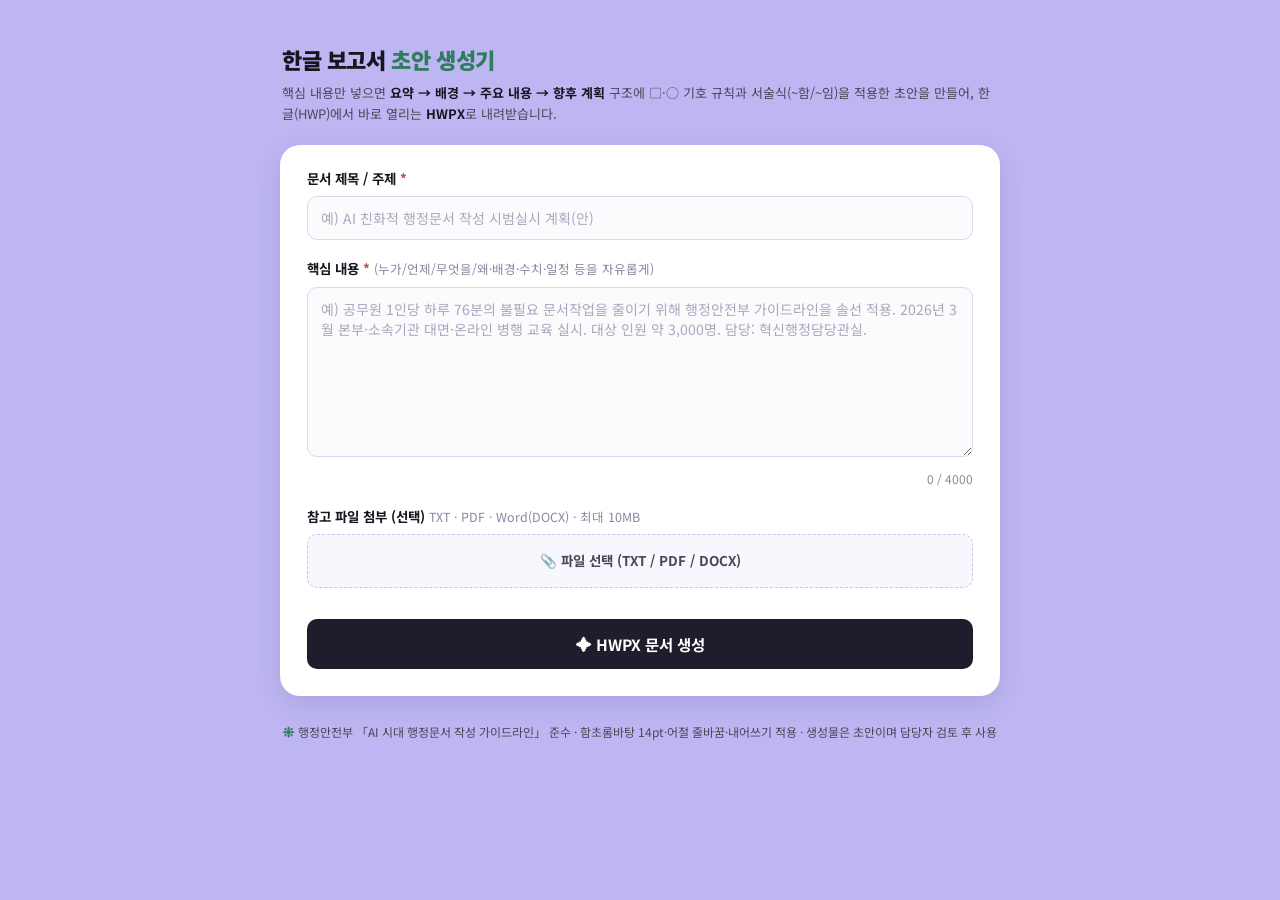
==== commit 9a984b28: "Restructure layout input-first per UX answers - Single 720px column, form at top, compact header - R" ====
--- a/hwpx-maker.html
+++ b/hwpx-maker.html
@@ -40,99 +40,37 @@
     padding: 40px 24px 64px;
   }
 
-  .container { max-width: 1080px; margin: 0 auto; }
-
-  /* ── 상단 바 (미니멀 3분할) ─────────────── */
-  .topbar {
-    display: flex;
-    align-items: center;
-    justify-content: space-between;
-    gap: 16px;
-    padding: 6px 0 40px;
-  }
-  .topbar .nav {
-    font-size: 13px;
-    font-weight: 700;
-    letter-spacing: 0.06em;
-    color: var(--ink);
-  }
-  .topbar .brand {
-    font-size: clamp(22px, 3vw, 30px);
+  .container { max-width: 720px; margin: 0 auto; }
+
+  /* ── 페이지 헤더 (컴팩트, 입력 우선) ────── */
+  .page-head { padding: 2px 2px 20px; }
+  .page-head h1 {
     font-weight: 900;
-    letter-spacing: -0.5px;
-    color: var(--ink);
-  }
-  .topbar .contact {
-    font-size: 12.5px;
-    color: var(--ink-soft);
-  }
-
-  .badge {
-    display: inline-flex;
-    align-items: center;
-    gap: 7px;
-    background: rgba(255, 255, 255, 0.65);
-    border: 1px solid rgba(255, 255, 255, 0.9);
-    border-radius: 999px;
-    padding: 6px 16px;
+    font-size: 22px;
+    letter-spacing: -0.4px;
+  }
+  .page-head h1 .accent { color: var(--green); }
+  .page-head p {
+    margin-top: 6px;
     font-size: 13px;
     color: var(--ink-soft);
-    margin-bottom: 26px;
-  }
-  .badge .dot { color: var(--green); font-size: 14px; }
-
-  .hero { text-align: center; }
-  .hero h1 {
-    font-weight: 900;
-    font-size: clamp(26px, 3.6vw, 38px);
-    line-height: 1.42;
-    letter-spacing: -0.5px;
-  }
-  .hero h1 .accent { color: var(--green); }
-  .hero p {
-    margin: 18px auto 0;
-    max-width: 680px;
-    font-size: 15px;
+  }
+  .page-head p strong { color: var(--ink); }
+
+  .main-stack {
+    display: flex;
+    flex-direction: column;
+    gap: 22px;
+  }
+
+  .page-foot {
+    margin-top: 26px;
+    font-size: 12px;
     color: var(--ink-soft);
-  }
-  .hero p strong { color: var(--ink); }
-
-  /* 기대치 2단 안내 (A-1) */
-  .expectation {
-    display: grid;
-    grid-template-columns: 1fr 1fr;
-    gap: 14px;
-    margin: 26px auto 0;
-    max-width: 760px;
-    text-align: left;
-  }
-  @media (max-width: 640px) { .expectation { grid-template-columns: 1fr; } }
-  .expectation .col {
-    border-radius: var(--radius-md);
-    padding: 14px 18px;
-    font-size: 13px;
+    text-align: center;
     line-height: 1.7;
   }
-  .expectation .can {
-    background: var(--mint);
-    border: 1px solid #c4e2d6;
-  }
-  .expectation .human {
-    background: rgba(255, 255, 255, 0.8);
-    border: 1px solid rgba(255, 255, 255, 0.95);
-  }
-  .expectation .col b { display: block; margin-bottom: 4px; font-size: 13.5px; }
-  .expectation .can b { color: var(--green); }
-  .expectation .human b { color: var(--ink); }
-
-  .main-grid {
-    display: grid;
-    grid-template-columns: minmax(0, 1.55fr) minmax(0, 1fr);
-    gap: 26px;
-    align-items: start;
-    margin-top: 30px;
-  }
-  @media (max-width: 860px) { .main-grid { grid-template-columns: 1fr; } }
+  .page-foot .dot { color: var(--green); }
 
   .card {
     background: var(--card);
@@ -142,24 +80,6 @@
   }
 
   .form-card { padding: 22px 26px 26px; }
-
-  .form-header {
-    display: flex;
-    align-items: center;
-    gap: 8px;
-    background: #f2f0fc;
-    border: 1px solid var(--border);
-    border-radius: var(--radius-md);
-    padding: 11px 16px;
-    font-weight: 700;
-    font-size: 14.5px;
-  }
-
-  .form-desc {
-    margin: 16px 2px 4px;
-    font-size: 13.5px;
-    color: var(--green);
-  }
 
   .field { margin-top: 18px; }
   .field label {
@@ -409,59 +329,22 @@
   .download-btn:hover { background: var(--red-dark); }
   .result-note { margin-top: 10px; font-size: 12px; color: var(--ink-faint); }
 
-  .features {
-    display: grid;
-    grid-template-columns: repeat(3, 1fr);
-    gap: 22px;
-    margin-top: 56px;
-  }
-  @media (max-width: 860px) { .features { grid-template-columns: 1fr; } }
-
-  .feature { padding: 20px 22px; }
-  .feature h3 {
-    font-size: 15px;
-    font-weight: 700;
-    color: var(--green);
-    margin-bottom: 8px;
-  }
-  .feature p { font-size: 13.5px; color: var(--ink-soft); }
+  .result-card[hidden] { display: none; }
 </style>
 </head>
 <body>
 <div class="container">
 
-  <header class="topbar">
-    <span class="nav">ABOUT</span>
-    <div class="brand">HWPX studio</div>
-    <span class="contact">document maker</span>
+  <header class="page-head">
+    <h1>한글 보고서 <span class="accent">초안 생성기</span></h1>
+    <p>핵심 내용만 넣으면 <strong>요약 → 배경 → 주요 내용 → 향후 계획</strong> 구조에 □·○ 기호 규칙과 서술식(~함/~임)을 적용한 초안을 만들어, 한글(HWP)에서 바로 열리는 <strong>HWPX</strong>로 내려받습니다.</p>
   </header>
 
-  <section class="hero">
-    <div class="badge"><span class="dot">❋</span> 행정안전부 「AI 시대 행정문서 작성 가이드라인」 준수</div>
-    <h1>주제만 알려주세요.<br /><span class="accent">한글 문서</span>는 저희가 씁니다.</h1>
-    <p>보고서·계획서를 서술식·유니코드 특수기호(□ ○ - ·) 규칙에 맞춰 자동으로 작성하고, 한글(HWP)에서 바로 열리는 <strong>HWPX 파일</strong>로 즉시 내려받을 수 있습니다.</p>
-
-    <!-- A-1: 기대치 2단 안내 -->
-    <div class="expectation">
-      <div class="col can">
-        <b>✓ 이 도구가 바로 해주는 것</b>
-        입력한 핵심 내용을 요약→배경→주요 내용→향후 계획 구조의 초안으로 재구성하고, 기호 규칙·서술식을 적용해 HWPX로 내려드립니다.
-      </div>
-      <div class="col human">
-        <b>✎ 담당자가 확인해야 하는 것</b>
-        생성물은 <u>초안</u>입니다. 수치·날짜·기관명 등 사실관계 확인과 결재·시행은 발행 기관 담당자의 검토를 거쳐야 합니다.
-      </div>
-    </div>
-  </section>
-
-  <div class="main-grid">
+  <div class="main-stack">
 
     <!-- 입력 카드 -->
     <form class="card form-card" id="docForm" novalidate>
-      <div class="form-header">📄 행정 보고서 · 계획안</div>
-      <p class="form-desc">계획(안)·보고서·공문 등 내부 보고 문서. 요약 → 배경 → 주요 내용 → 향후 계획 구조로 작성됩니다.</p>
-
-      <div class="field" id="fieldTitle">
+      <div class="field" id="fieldTitle" style="margin-top:0">
         <label for="title">문서 제목 / 주제 <span class="req">*</span></label>
         <input type="text" id="title" placeholder="예) AI 친화적 행정문서 작성 시범실시 계획(안)" />
         <p class="field-error">문서 제목을 입력해 주세요. 예) 「○○ 시범실시 계획(안)」처럼 문서 종류까지 적으면 구조가 더 정확해집니다.</p>
@@ -483,38 +366,19 @@
         <button type="button" class="file-clear" id="fileClear">첨부 취소</button>
       </div>
 
-      <div class="two-col">
-        <div class="field">
-          <label for="org">발행 기관 (선택)</label>
-          <input type="text" id="org" placeholder="예) 행정안전부 혁신행정담당관실" />
-        </div>
-        <div class="field">
-          <label for="contact">담당자 (선택)</label>
-          <input type="text" id="contact" placeholder="예) 홍길동 사무관 044-000-0000" />
-        </div>
-      </div>
-
       <button type="submit" class="submit-btn" id="submitBtn">✦ HWPX 문서 생성</button>
     </form>
 
-    <!-- 결과 카드: 상태별 뷰 (CASE 01~05) -->
-    <aside class="card result-card" aria-live="polite">
+    <!-- 결과 카드: 생성 전에는 숨김, 상태별 뷰 (CASE 02·04·01) -->
+    <aside class="card result-card" id="resultCard" aria-live="polite" hidden>
       <h2>생성 결과</h2>
-
-      <!-- 대기 -->
-      <div class="result-state active" id="stateIdle">
-        <div class="result-empty">
-          왼쪽에서 주제와 핵심 내용을 입력한 뒤<br /><strong>‘HWPX 문서 생성’</strong>을 눌러 주세요.<br /><br />
-          생성에는 보통 <strong>10~20초</strong>가 걸리며,<br />결과는 내려받기 전 이곳에서 미리 확인할 수 있습니다.
-        </div>
-      </div>
 
       <!-- CASE 02: 로딩 -->
       <div class="result-state" id="stateLoading">
         <div class="loading-box">
           <div class="spinner" role="status" aria-label="생성 중"></div>
           <p class="loading-step" id="loadingStep">문서 구조를 분석하고 있습니다…</p>
-          <p class="loading-note">화면을 닫아도 입력 내용은 사라지지 않습니다.</p>
+          <p class="loading-note">보통 10~20초 걸립니다. 입력 내용은 사라지지 않습니다.</p>
           <button type="button" class="cancel-btn" id="cancelBtn">생성 취소</button>
         </div>
       </div>
@@ -569,20 +433,10 @@
 
   </div>
 
-  <div class="features">
-    <div class="card feature">
-      <h3>서술식 자동 변환</h3>
-      <p>개조식 대신 주어·서술어를 갖춘 음슴체(~함/~임) 문장으로 자동 정리합니다.</p>
-    </div>
-    <div class="card feature">
-      <h3>유니코드 기호 규칙</h3>
-      <p>□ → ○ → - → · 위계와 실제 유니코드 문자를 사용해 AI가 인식 가능한 문서를 만듭니다.</p>
-    </div>
-    <div class="card feature">
-      <h3>한글에서 바로 열림</h3>
-      <p>함초롬바탕 서식이 반영된 HWPX 템플릿으로 패키징되어 한글(HWP)에서 즉시 열립니다.</p>
-    </div>
-  </div>
+  <footer class="page-foot">
+    <span class="dot">❋</span> 행정안전부 「AI 시대 행정문서 작성 가이드라인」 준수 ·
+    함초롬바탕 14pt·어절 줄바꿈·내어쓰기 적용 · 생성물은 초안이며 담당자 검토 후 사용
+  </footer>
 
 </div>
 
@@ -893,22 +747,27 @@
   const form = document.getElementById("docForm");
   const titleInput = document.getElementById("title");
   const contentInput = document.getElementById("content");
-  const orgInput = document.getElementById("org");
-  const contactInput = document.getElementById("contact");
   const submitBtn = document.getElementById("submitBtn");
   const charNowEl = document.getElementById("charNow");
   const charCountEl = charNowEl.parentElement;
+  const resultCard = document.getElementById("resultCard");
 
   const states = {
-    idle: document.getElementById("stateIdle"),
     loading: document.getElementById("stateLoading"),
     error: document.getElementById("stateError"),
     success: document.getElementById("stateSuccess"),
   };
 
+  // 결과 카드는 생성 전엔 숨김(입력 우선 단일 컬럼) — 'idle'은 카드 숨김으로 처리
   function setState(name) {
     Object.values(states).forEach((el) => el.classList.remove("active"));
-    states[name].classList.add("active");
+    if (name === "idle") {
+      resultCard.hidden = true;
+    } else {
+      states[name].classList.add("active");
+      resultCard.hidden = false;
+      resultCard.scrollIntoView({ behavior: "smooth", block: "nearest" });
+    }
     // CASE 05: 생성 중 중복 제출 차단
     submitBtn.disabled = name === "loading";
     submitBtn.textContent = name === "loading" ? "생성 중…" : "✦ HWPX 문서 생성";
@@ -985,8 +844,7 @@
     return assembleDraftLines(
       titleInput.value.trim(),
       contentInput.value.trim(),
-      orgInput.value.trim(),
-      contactInput.value.trim(),
+      "", "",
       mode
     ).join("\n");
   }
@@ -999,8 +857,6 @@
       ["기호 규칙", "□ → ○ → - 위계 적용 (규칙 기반, AI 판단 아님)"],
       ["서술식 변환", "음슴체(~함/~임) 어미 적용 (규칙 기반)"],
     ];
-    if (orgInput.value.trim() || contactInput.value.trim())
-      rows.push(["발행 기관·담당자", "문서 하단 ※ 표기에 반영"]);
     document.getElementById("basisRows").innerHTML = rows
       .map(([k, v]) => `<tr><th>${k}</th><td>${v}</td></tr>`)
       .join("");
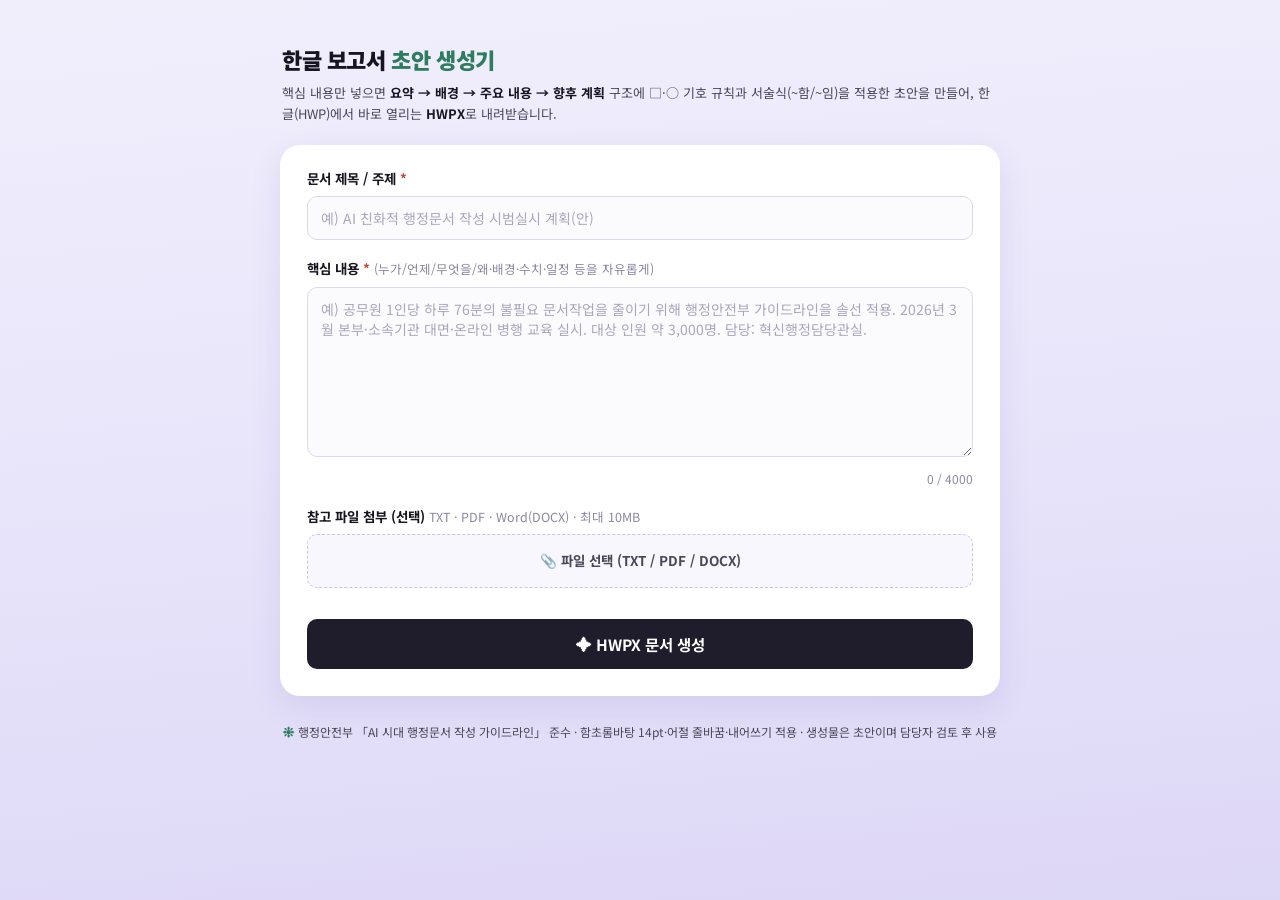
==== commit 45bad642: "Soften background to light lilac gradient Co-Authored-By: Claude Fable 5 <noreply@anthropic.com> Cla" ====
--- a/hwpx-maker.html
+++ b/hwpx-maker.html
@@ -9,8 +9,8 @@
 <link href="https://fonts.googleapis.com/css2?family=Noto+Sans+KR:wght@400;500;700;900&display=swap" rel="stylesheet" />
 <style>
   :root {
-    /* 라벤더 배경 + 흰 카드 + 세이지 그린 포인트 팔레트 */
-    --bg: #bdb6f2;
+    /* 연라일락 배경 + 흰 카드 + 세이지 그린 포인트 팔레트 */
+    --bg: #e9e6fb;
     --card: #ffffff;
     --border: #e3e0f5;
     --border-dashed: #c9c3ee;
@@ -33,7 +33,9 @@
   * { box-sizing: border-box; margin: 0; padding: 0; }
 
   body {
-    background: var(--bg);
+    background: linear-gradient(175deg, #f1eefc 0%, var(--bg) 45%, #ddd7f6 100%);
+    background-attachment: fixed;
+    min-height: 100vh;
     color: var(--ink);
     font-family: "Noto Sans KR", "Pretendard", "Apple SD Gothic Neo", "Malgun Gothic", sans-serif;
     line-height: 1.6;
@@ -74,9 +76,9 @@
 
   .card {
     background: var(--card);
-    border: 1px solid rgba(255, 255, 255, 0.9);
+    border: 1px solid rgba(255, 255, 255, 0.95);
     border-radius: var(--radius-lg);
-    box-shadow: 0 8px 26px rgba(52, 44, 118, 0.13);
+    box-shadow: 0 10px 32px rgba(70, 58, 148, 0.10);
   }
 
   .form-card { padding: 22px 26px 26px; }
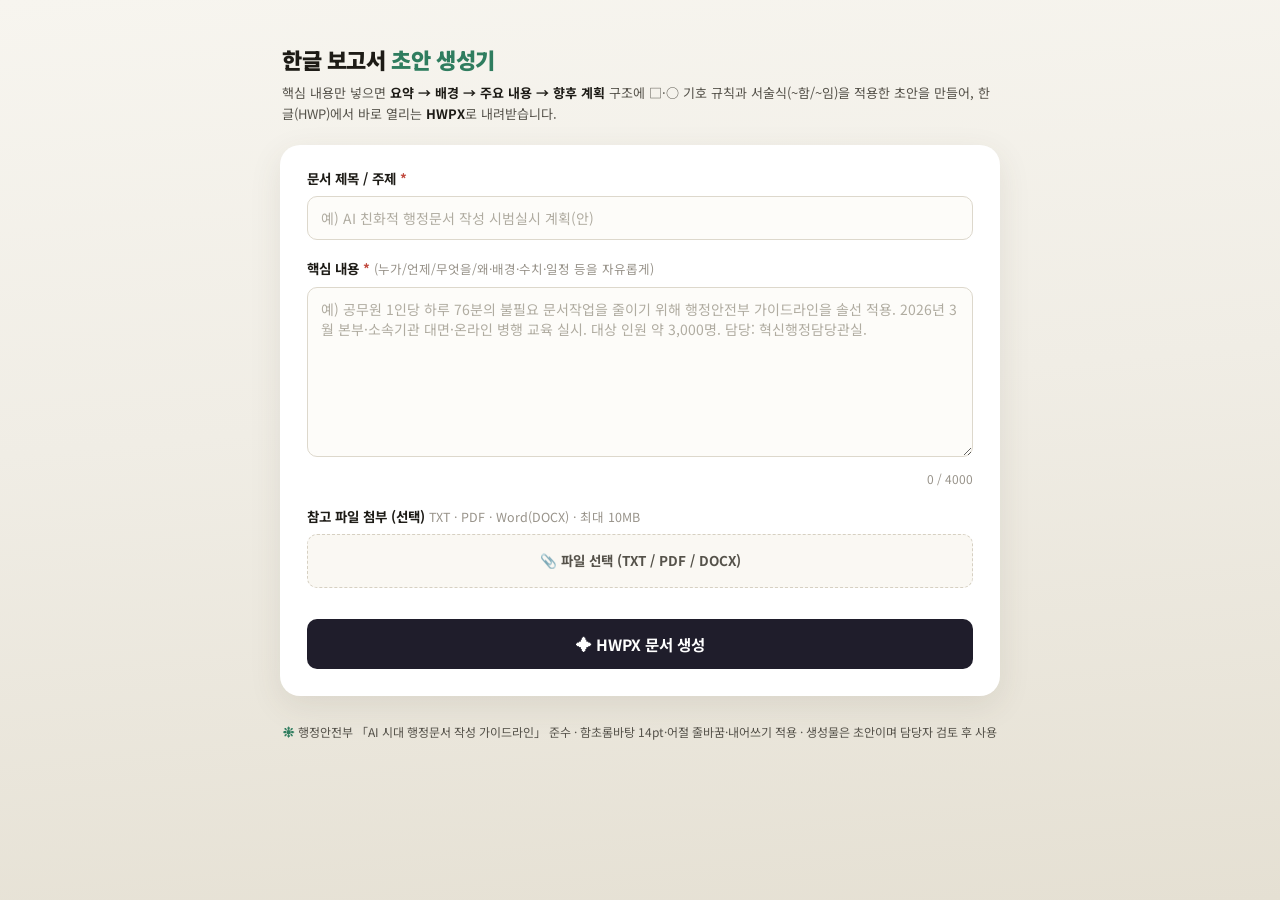
==== commit da57166d: "Switch palette to warm paper tone with sage green accents Co-Authored-By: Claude Fable 5 <noreply@an" ====
--- a/hwpx-maker.html
+++ b/hwpx-maker.html
@@ -9,14 +9,14 @@
 <link href="https://fonts.googleapis.com/css2?family=Noto+Sans+KR:wght@400;500;700;900&display=swap" rel="stylesheet" />
 <style>
   :root {
-    /* 연라일락 배경 + 흰 카드 + 세이지 그린 포인트 팔레트 */
-    --bg: #e9e6fb;
+    /* 웜 페이퍼(아이보리) 배경 + 흰 카드 + 세이지 그린 포인트 팔레트 */
+    --bg: #f0ede5;
     --card: #ffffff;
-    --border: #e3e0f5;
-    --border-dashed: #c9c3ee;
-    --ink: #17151f;
-    --ink-soft: #4a4757;
-    --ink-faint: #8b87a0;
+    --border: #e8e4da;
+    --border-dashed: #d6d0c2;
+    --ink: #1d1b16;
+    --ink-soft: #55524a;
+    --ink-faint: #98938a;
     --red: #1f1d2b;        /* 주 버튼·강조 (다크 차콜) */
     --red-dark: #000000;
     --red-soft: #4a4757;
@@ -33,7 +33,7 @@
   * { box-sizing: border-box; margin: 0; padding: 0; }
 
   body {
-    background: linear-gradient(175deg, #f1eefc 0%, var(--bg) 45%, #ddd7f6 100%);
+    background: linear-gradient(175deg, #f7f5ef 0%, var(--bg) 45%, #e5e0d3 100%);
     background-attachment: fixed;
     min-height: 100vh;
     color: var(--ink);
@@ -78,7 +78,7 @@
     background: var(--card);
     border: 1px solid rgba(255, 255, 255, 0.95);
     border-radius: var(--radius-lg);
-    box-shadow: 0 10px 32px rgba(70, 58, 148, 0.10);
+    box-shadow: 0 10px 32px rgba(80, 72, 50, 0.10);
   }
 
   .form-card { padding: 22px 26px 26px; }
@@ -95,20 +95,20 @@
 
   input[type="text"], textarea {
     width: 100%;
-    border: 1px solid #dcd9ef;
+    border: 1px solid #ddd8cc;
     border-radius: var(--radius-sm);
-    background: #fbfbfe;
+    background: #fdfcf9;
     padding: 11px 13px;
     font-size: 14px;
     font-family: inherit;
     color: var(--ink);
     transition: border-color .15s, box-shadow .15s;
   }
-  input[type="text"]::placeholder, textarea::placeholder { color: #aaa6bd; }
+  input[type="text"]::placeholder, textarea::placeholder { color: #b0aca1; }
   input[type="text"]:focus, textarea:focus {
     outline: none;
-    border-color: #8f86e8;
-    box-shadow: 0 0 0 3px rgba(143, 134, 232, 0.18);
+    border-color: #5aa287;
+    box-shadow: 0 0 0 3px rgba(90, 162, 135, 0.18);
   }
   textarea { min-height: 170px; resize: vertical; }
 
@@ -134,7 +134,7 @@
     display: block;
     border: 1.5px dashed var(--border-dashed);
     border-radius: var(--radius-sm);
-    background: #f8f7fd;
+    background: #faf8f3;
     padding: 15px;
     text-align: center;
     font-size: 13.5px;
@@ -142,7 +142,7 @@
     cursor: pointer;
     transition: border-color .15s, background .15s;
   }
-  .file-drop:hover { border-color: #8f86e8; background: #f2f0fc; }
+  .file-drop:hover { border-color: #5aa287; background: #f2f6f2; }
   .file-drop input { display: none; }
   .file-clear {
     display: none;
@@ -195,7 +195,7 @@
   .result-empty {
     border: 1.5px dashed var(--border-dashed);
     border-radius: var(--radius-md);
-    background: #f8f7fd;
+    background: #faf8f3;
     padding: 46px 28px;
     text-align: center;
     font-size: 13.5px;
@@ -208,7 +208,7 @@
   .loading-box {
     border: 1px solid var(--border);
     border-radius: var(--radius-md);
-    background: #f8f7fd;
+    background: #faf8f3;
     padding: 30px 24px;
     text-align: center;
   }
@@ -296,7 +296,7 @@
     text-align: left;
     vertical-align: top;
   }
-  .basis th { background: #f2f0fc; font-weight: 700; white-space: nowrap; }
+  .basis th { background: #f3f0e9; font-weight: 700; white-space: nowrap; }
 
   .adjust { margin-top: 16px; }
   .adjust h3 { font-size: 13px; font-weight: 700; margin-bottom: 8px; color: var(--ink-soft); }
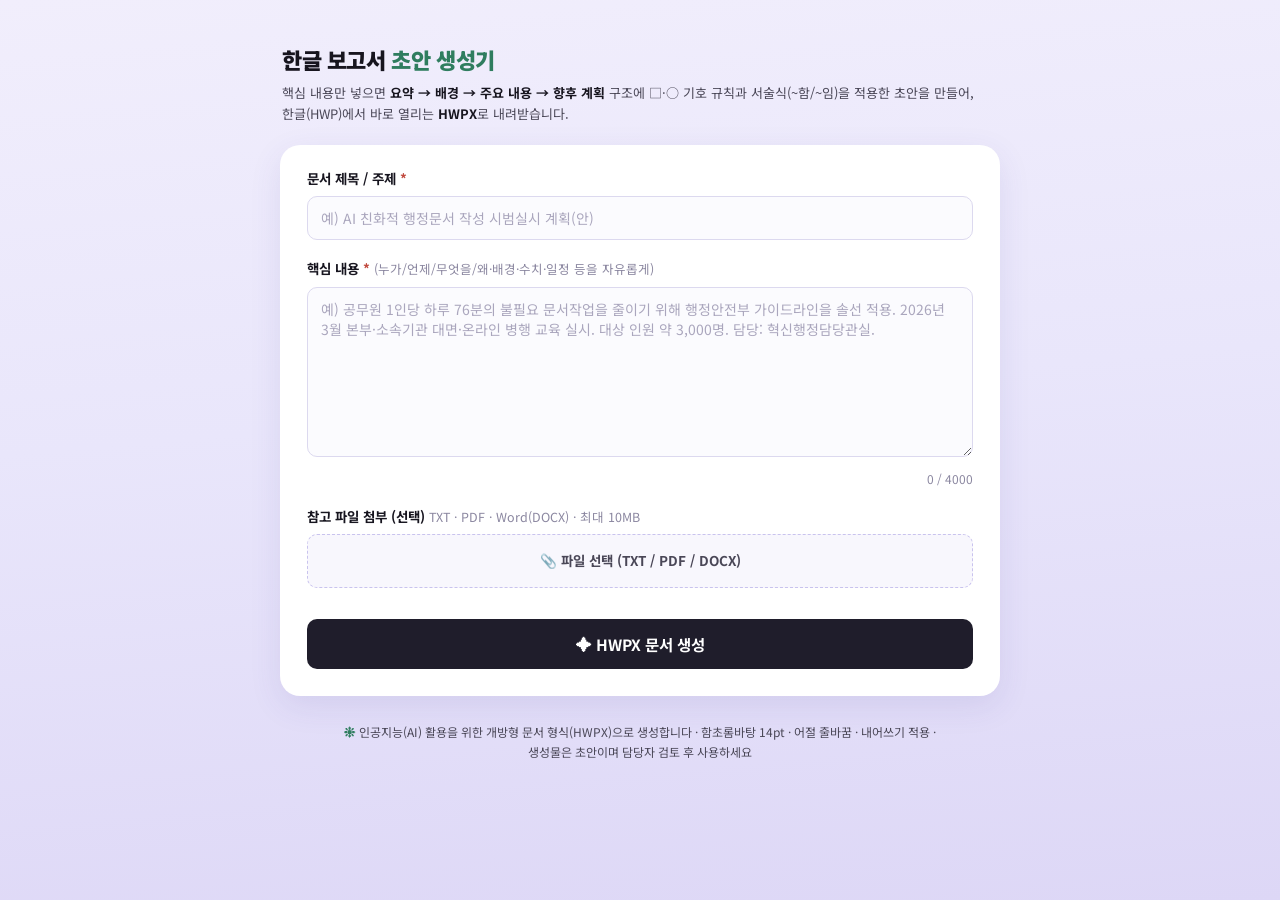
==== commit 04a4f7f7: "Restore lilac palette, fix footer wording and Korean line wrapping - Revert warm paper palette back " ====
--- a/hwpx-maker.html
+++ b/hwpx-maker.html
@@ -9,14 +9,14 @@
 <link href="https://fonts.googleapis.com/css2?family=Noto+Sans+KR:wght@400;500;700;900&display=swap" rel="stylesheet" />
 <style>
   :root {
-    /* 웜 페이퍼(아이보리) 배경 + 흰 카드 + 세이지 그린 포인트 팔레트 */
-    --bg: #f0ede5;
+    /* 연라일락 배경 + 흰 카드 + 세이지 그린 포인트 팔레트 */
+    --bg: #e9e6fb;
     --card: #ffffff;
-    --border: #e8e4da;
-    --border-dashed: #d6d0c2;
-    --ink: #1d1b16;
-    --ink-soft: #55524a;
-    --ink-faint: #98938a;
+    --border: #e3e0f5;
+    --border-dashed: #c9c3ee;
+    --ink: #17151f;
+    --ink-soft: #4a4757;
+    --ink-faint: #8b87a0;
     --red: #1f1d2b;        /* 주 버튼·강조 (다크 차콜) */
     --red-dark: #000000;
     --red-soft: #4a4757;
@@ -33,12 +33,13 @@
   * { box-sizing: border-box; margin: 0; padding: 0; }
 
   body {
-    background: linear-gradient(175deg, #f7f5ef 0%, var(--bg) 45%, #e5e0d3 100%);
+    background: linear-gradient(175deg, #f1eefc 0%, var(--bg) 45%, #ddd7f6 100%);
     background-attachment: fixed;
     min-height: 100vh;
     color: var(--ink);
     font-family: "Noto Sans KR", "Pretendard", "Apple SD Gothic Neo", "Malgun Gothic", sans-serif;
     line-height: 1.6;
+    word-break: keep-all; /* 한국어 어절 단위 줄바꿈 */
     padding: 40px 24px 64px;
   }
 
@@ -73,12 +74,14 @@
     line-height: 1.7;
   }
   .page-foot .dot { color: var(--green); }
+  /* 구절 단위로만 줄바꿈되도록 각 항목을 nowrap 처리 */
+  .page-foot .foot-item { white-space: nowrap; }
 
   .card {
     background: var(--card);
     border: 1px solid rgba(255, 255, 255, 0.95);
     border-radius: var(--radius-lg);
-    box-shadow: 0 10px 32px rgba(80, 72, 50, 0.10);
+    box-shadow: 0 10px 32px rgba(70, 58, 148, 0.10);
   }
 
   .form-card { padding: 22px 26px 26px; }
@@ -95,20 +98,20 @@
 
   input[type="text"], textarea {
     width: 100%;
-    border: 1px solid #ddd8cc;
+    border: 1px solid #dcd9ef;
     border-radius: var(--radius-sm);
-    background: #fdfcf9;
+    background: #fbfbfe;
     padding: 11px 13px;
     font-size: 14px;
     font-family: inherit;
     color: var(--ink);
     transition: border-color .15s, box-shadow .15s;
   }
-  input[type="text"]::placeholder, textarea::placeholder { color: #b0aca1; }
+  input[type="text"]::placeholder, textarea::placeholder { color: #aaa6bd; }
   input[type="text"]:focus, textarea:focus {
     outline: none;
-    border-color: #5aa287;
-    box-shadow: 0 0 0 3px rgba(90, 162, 135, 0.18);
+    border-color: #8f86e8;
+    box-shadow: 0 0 0 3px rgba(143, 134, 232, 0.18);
   }
   textarea { min-height: 170px; resize: vertical; }
 
@@ -134,7 +137,7 @@
     display: block;
     border: 1.5px dashed var(--border-dashed);
     border-radius: var(--radius-sm);
-    background: #faf8f3;
+    background: #f8f7fd;
     padding: 15px;
     text-align: center;
     font-size: 13.5px;
@@ -142,7 +145,7 @@
     cursor: pointer;
     transition: border-color .15s, background .15s;
   }
-  .file-drop:hover { border-color: #5aa287; background: #f2f6f2; }
+  .file-drop:hover { border-color: #8f86e8; background: #f2f0fc; }
   .file-drop input { display: none; }
   .file-clear {
     display: none;
@@ -195,7 +198,7 @@
   .result-empty {
     border: 1.5px dashed var(--border-dashed);
     border-radius: var(--radius-md);
-    background: #faf8f3;
+    background: #f8f7fd;
     padding: 46px 28px;
     text-align: center;
     font-size: 13.5px;
@@ -208,7 +211,7 @@
   .loading-box {
     border: 1px solid var(--border);
     border-radius: var(--radius-md);
-    background: #faf8f3;
+    background: #f8f7fd;
     padding: 30px 24px;
     text-align: center;
   }
@@ -296,7 +299,7 @@
     text-align: left;
     vertical-align: top;
   }
-  .basis th { background: #f3f0e9; font-weight: 700; white-space: nowrap; }
+  .basis th { background: #f2f0fc; font-weight: 700; white-space: nowrap; }
 
   .adjust { margin-top: 16px; }
   .adjust h3 { font-size: 13px; font-weight: 700; margin-bottom: 8px; color: var(--ink-soft); }
@@ -436,8 +439,10 @@
   </div>
 
   <footer class="page-foot">
-    <span class="dot">❋</span> 행정안전부 「AI 시대 행정문서 작성 가이드라인」 준수 ·
-    함초롬바탕 14pt·어절 줄바꿈·내어쓰기 적용 · 생성물은 초안이며 담당자 검토 후 사용
+    <span class="dot">❋</span>
+    <span class="foot-item">인공지능(AI) 활용을 위한 개방형 문서 형식(HWPX)으로 생성합니다</span> ·
+    <span class="foot-item">함초롬바탕 14pt · 어절 줄바꿈 · 내어쓰기 적용</span> ·
+    <span class="foot-item">생성물은 초안이며 담당자 검토 후 사용하세요</span>
   </footer>
 
 </div>
